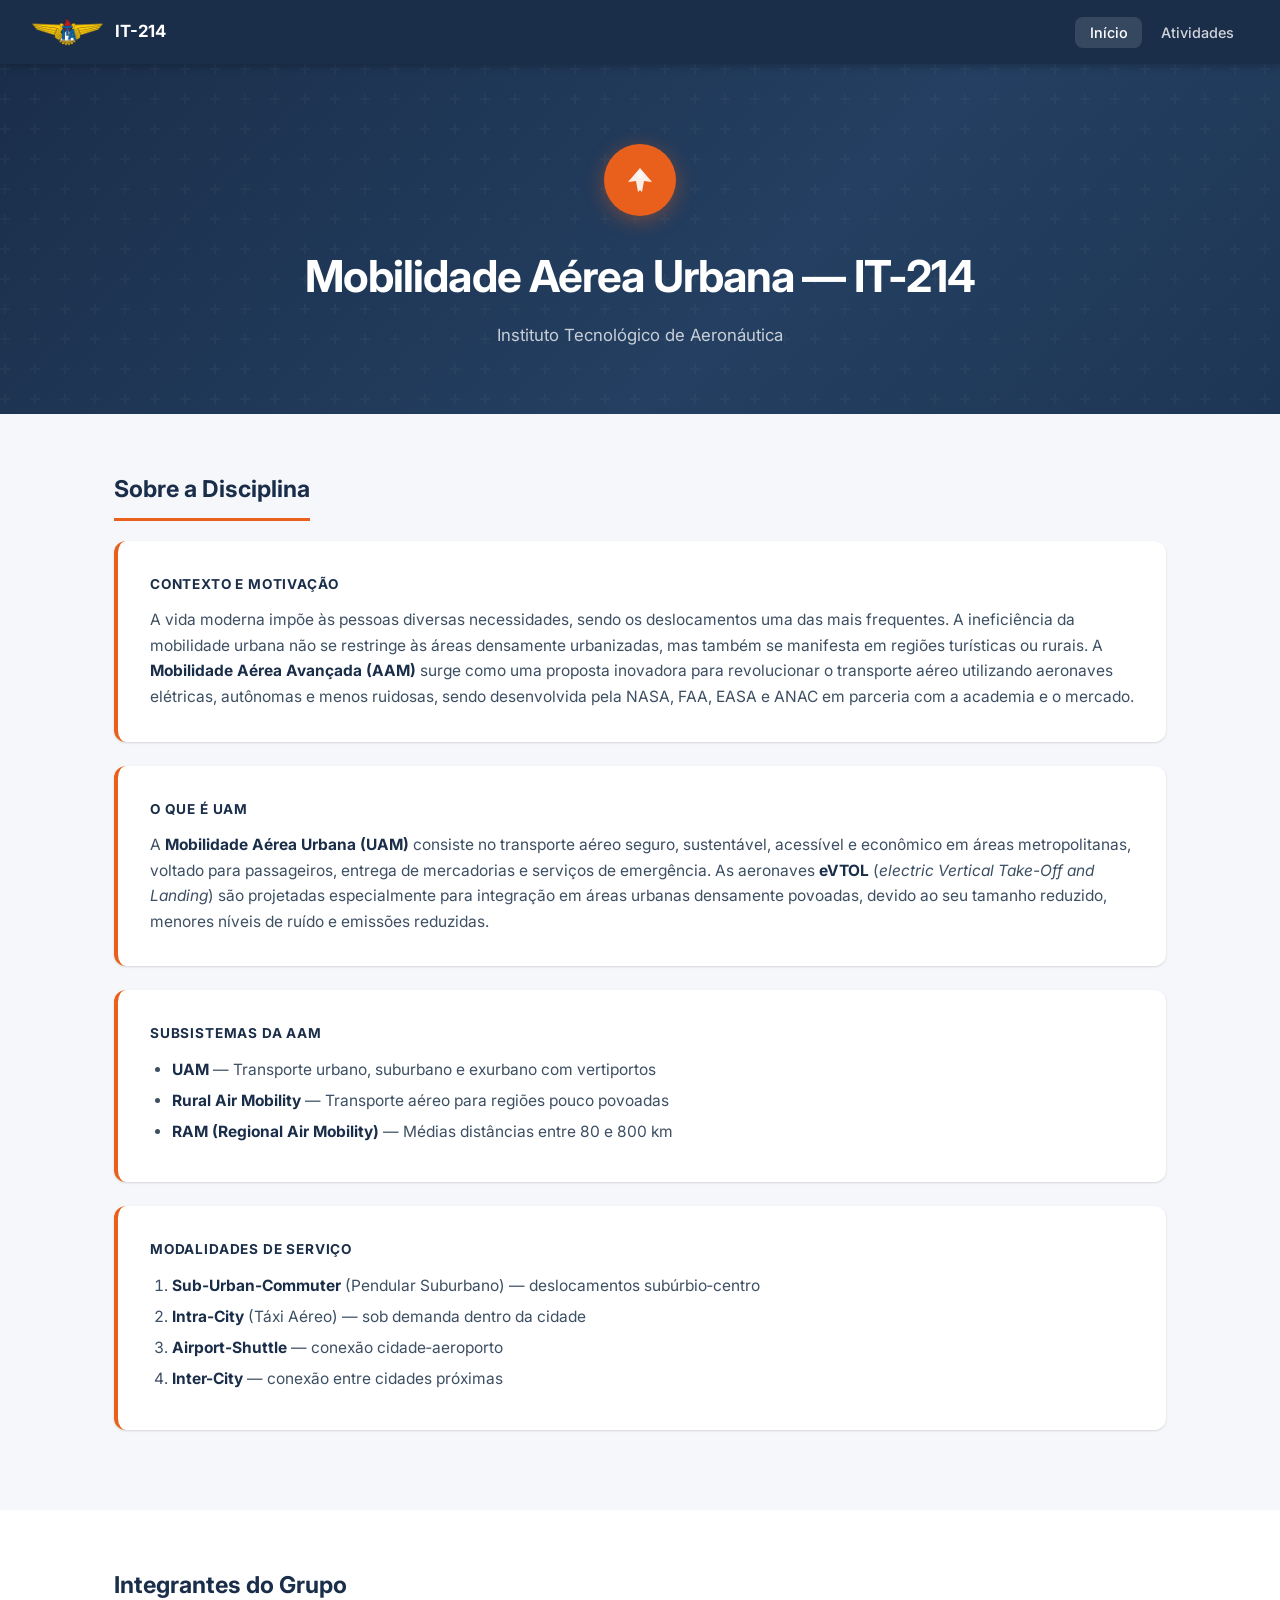
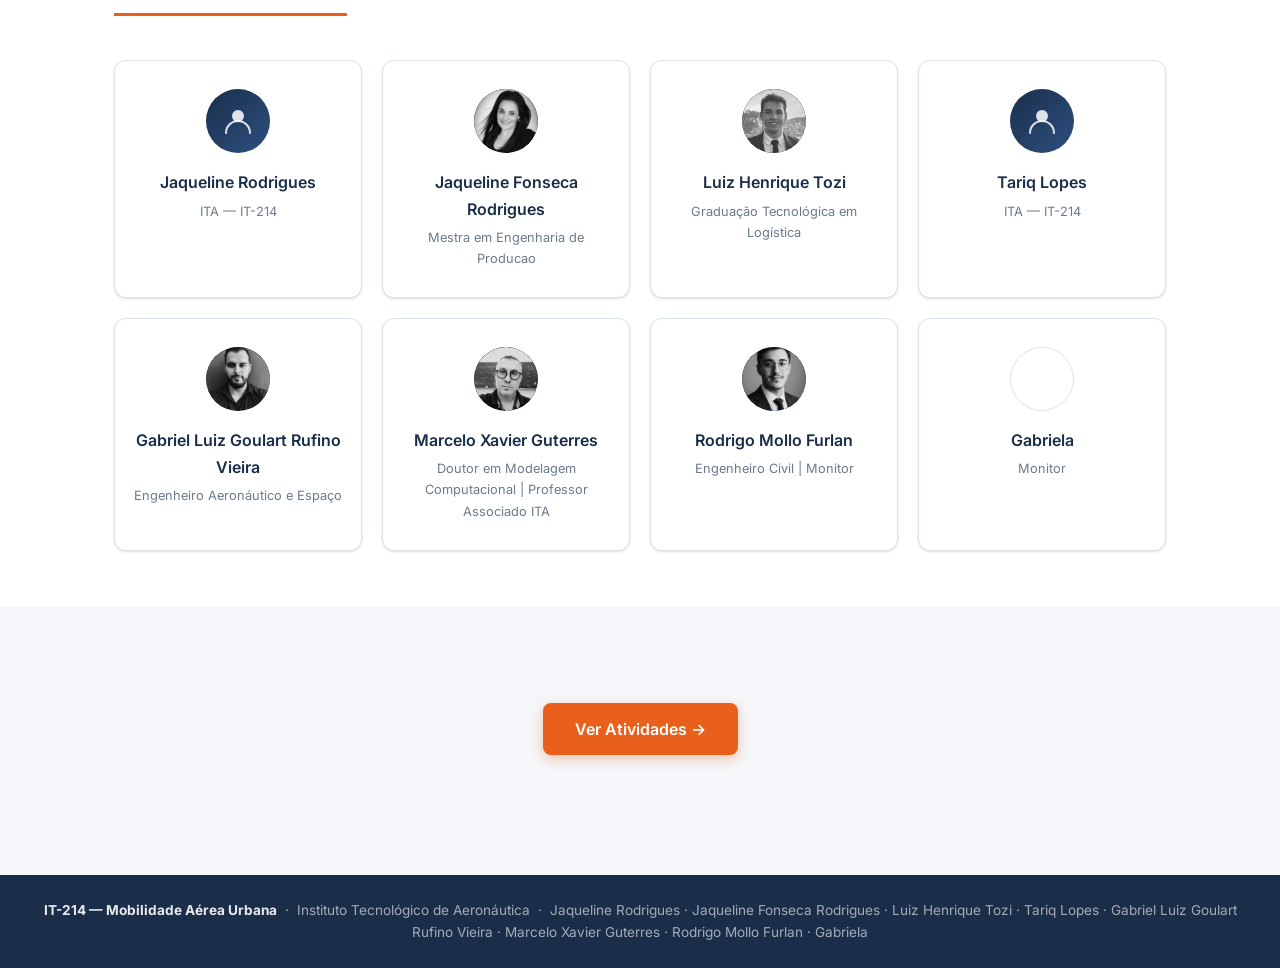
==== pages/index.html @ 357264ef "feat: add professor and monitor profiles with photos and linkedin links" ====
<!DOCTYPE html>
<html lang="pt-BR">
<head>
  <meta charset="UTF-8" />
  <meta name="viewport" content="width=device-width, initial-scale=1.0" />
  <title>Mobilidade Aérea Urbana — IT-214 | ITA</title>
  <meta name="description" content="Disciplina IT-214 — Mobilidade Aérea Urbana do Instituto Tecnológico de Aeronáutica (ITA). Grupo: Jaqueline Rodrigues, Luiz Tozi, Tariq Lopes, Gabriel Rufino." />
  <link rel="stylesheet" href="css/style.css" />
</head>
<body>

  <!-- ── Navbar ──────────────────────────────────────────────── -->
  <nav class="navbar">
    <a href="index.html" class="navbar__brand">
      <img src="img/ita.png" alt="ITA" class="navbar__logo" />
      IT-214
    </a>
    <ul class="navbar__nav">
      <li><a href="index.html">Início</a></li>
      <li><a href="atividades.html">Atividades</a></li>
    </ul>
  </nav>

  <div class="page-wrapper">

    <!-- ── Hero ──────────────────────────────────────────────── -->
    <header class="hero">
      <div class="hero__logo" aria-hidden="true">
        <svg width="36" height="36" viewBox="0 0 36 36" fill="none" xmlns="http://www.w3.org/2000/svg" aria-hidden="true">
          <!-- Stylised aircraft silhouette -->
          <path d="M18 6 L30 20 L22 19 L20 30 L18 28 L16 30 L14 19 L6 20 Z" fill="white" opacity="0.9"/>
          <circle cx="18" cy="13" r="3" fill="white" opacity="0.6"/>
        </svg>
      </div>
      <h1 class="hero__title">Mobilidade Aérea Urbana — IT-214</h1>
      <p class="hero__subtitle">Instituto Tecnológico de Aeronáutica</p>
    </header>

    <!-- ── Intro ─────────────────────────────────────────────── -->
    <section class="section">
      <div class="container">
        <h2 class="section__title">Sobre a Disciplina</h2>

        <div class="intro-block">
          <h3>Contexto e Motivação</h3>
          <p>
            A vida moderna impõe às pessoas diversas necessidades, sendo os deslocamentos uma das mais frequentes.
            A ineficiência da mobilidade urbana não se restringe às áreas densamente urbanizadas, mas também se
            manifesta em regiões turísticas ou rurais. A <strong>Mobilidade Aérea Avançada (AAM)</strong> surge
            como uma proposta inovadora para revolucionar o transporte aéreo utilizando aeronaves elétricas,
            autônomas e menos ruidosas, sendo desenvolvida pela NASA, FAA, EASA e ANAC em parceria com a academia
            e o mercado.
          </p>
        </div>

        <div class="intro-block">
          <h3>O que é UAM</h3>
          <p>
            A <strong>Mobilidade Aérea Urbana (UAM)</strong> consiste no transporte aéreo seguro, sustentável,
            acessível e econômico em áreas metropolitanas, voltado para passageiros, entrega de mercadorias e
            serviços de emergência. As aeronaves <strong>eVTOL</strong> (<em>electric Vertical Take-Off and
            Landing</em>) são projetadas especialmente para integração em áreas urbanas densamente povoadas,
            devido ao seu tamanho reduzido, menores níveis de ruído e emissões reduzidas.
          </p>
        </div>

        <div class="intro-block">
          <h3>Subsistemas da AAM</h3>
          <ul>
            <li><strong>UAM</strong> — Transporte urbano, suburbano e exurbano com vertiportos</li>
            <li><strong>Rural Air Mobility</strong> — Transporte aéreo para regiões pouco povoadas</li>
            <li><strong>RAM (Regional Air Mobility)</strong> — Médias distâncias entre 80 e 800 km</li>
          </ul>
        </div>

        <div class="intro-block">
          <h3>Modalidades de Serviço</h3>
          <ol>
            <li><strong>Sub-Urban-Commuter</strong> (Pendular Suburbano) — deslocamentos subúrbio‑centro</li>
            <li><strong>Intra-City</strong> (Táxi Aéreo) — sob demanda dentro da cidade</li>
            <li><strong>Airport-Shuttle</strong> — conexão cidade‑aeroporto</li>
            <li><strong>Inter-City</strong> — conexão entre cidades próximas</li>
          </ol>
        </div>
      </div>
    </section>

    <!-- ── Team ───────────────────────────────────────────────── -->
    <section class="section section--alt">
      <div class="container">
        <h2 class="section__title">Integrantes do Grupo</h2>
        <div class="team-grid">

          <div class="team-card">
            <div class="team-card__avatar" aria-hidden="true">
              <svg width="32" height="32" viewBox="0 0 32 32" fill="none" xmlns="http://www.w3.org/2000/svg">
                <circle cx="16" cy="11" r="6" fill="rgba(255,255,255,0.85)"/>
                <path d="M4 28c0-6.627 5.373-12 12-12s12 5.373 12 12" stroke="rgba(255,255,255,0.85)" stroke-width="2" fill="none" stroke-linecap="round"/>
              </svg>
            </div>
            <div class="team-card__name">Jaqueline Rodrigues</div>
            <div class="team-card__info">ITA — IT-214</div>
          </div>

          <div class="team-card">
            <div class="team-card__avatar">
              <img src="img/jaqueline.jpeg" alt="Jaqueline Fonseca Rodrigues" class="team-card__avatar-img" />
            </div>
            <a href="https://www.linkedin.com/in/jaqueline-fonseca-rodrigues-86977033/" target="_blank" class="team-card__name">Jaqueline Fonseca Rodrigues</a>
            <div class="team-card__info">Mestra em Engenharia de Producao</div>
          </div>

          <div class="team-card">
            <div class="team-card__avatar">
              <img src="img/luiz.jpeg" alt="Luiz Henrique Tozi" class="team-card__avatar-img" />
            </div>
            <a href="https://linkedin.com/in/luizhenriquetozi" target="_blank" class="team-card__name">Luiz Henrique Tozi</a>
            <div class="team-card__info">Graduação Tecnológica em Logística</div>
          </div>

          <div class="team-card">
            <div class="team-card__avatar" aria-hidden="true">
              <svg width="32" height="32" viewBox="0 0 32 32" fill="none" xmlns="http://www.w3.org/2000/svg">
                <circle cx="16" cy="11" r="6" fill="rgba(255,255,255,0.85)"/>
                <path d="M4 28c0-6.627 5.373-12 12-12s12 5.373 12 12" stroke="rgba(255,255,255,0.85)" stroke-width="2" fill="none" stroke-linecap="round"/>
              </svg>
            </div>
            <div class="team-card__name">Tariq Lopes</div>
            <div class="team-card__info">ITA — IT-214</div>
          </div>

          <div class="team-card">
            <div class="team-card__avatar">
              <img src="img/gabriel_goulart.png" alt="Gabriel Luiz Goulart Rufino Vieira" class="team-card__avatar-img" />
            </div>
            <a href="https://www.linkedin.com/in/gabriel-luiz-11294919b" target="_blank" class="team-card__name">Gabriel Luiz Goulart Rufino Vieira</a>
            <div class="team-card__info">Engenheiro Aeronáutico e Espaço</div>
          </div>

          <div class="team-card">
            <div class="team-card__avatar">
              <img src="img/marcelo_guterres.png" alt="Marcelo Xavier Guterres" class="team-card__avatar-img" />
            </div>
            <a href="https://www.linkedin.com/in/profguterres/" target="_blank" class="team-card__name">Marcelo Xavier Guterres</a>
            <div class="team-card__info">Doutor em Modelagem Computacional | Professor Associado ITA</div>
          </div>

          <div class="team-card">
            <div class="team-card__avatar">
              <img src="img/rodrigo_mollo.png" alt="Rodrigo Mollo Furlan" class="team-card__avatar-img" />
            </div>
            <a href="https://www.linkedin.com/in/rodrigo-furlan-67b264209/" target="_blank" class="team-card__name">Rodrigo Mollo Furlan</a>
            <div class="team-card__info">Engenheiro Civil | Monitor</div>
          </div>

          <div class="team-card">
            <div class="team-card__avatar team-card__avatar--blank"></div>
            <div class="team-card__name">Gabriela</div>
            <div class="team-card__info">Monitor</div>
          </div>

        </div>
      </div>
    </section>

    <!-- ── CTA ───────────────────────────────────────────────── -->
    <section class="section">
      <div class="container">
        <div class="cta-wrapper">
          <a href="atividades.html" class="btn btn--primary">Ver Atividades →</a>
        </div>
      </div>
    </section>

    <footer>
      <strong>IT-214 — Mobilidade Aérea Urbana</strong> &nbsp;·&nbsp;
      Instituto Tecnológico de Aeronáutica &nbsp;·&nbsp;
      Jaqueline Rodrigues · Jaqueline Fonseca Rodrigues · Luiz Henrique Tozi · Tariq Lopes · Gabriel Luiz Goulart Rufino Vieira · Marcelo Xavier Guterres · Rodrigo Mollo Furlan · Gabriela
    </footer>

  </div><!-- /.page-wrapper -->

  <script src="js/main.js"></script>
</body>
</html>
---- pages/css/style.css ----
/* ============================================================
   IT-214 — Mobilidade Aérea Urbana
   Instituto Tecnológico de Aeronáutica
   ============================================================ */

@import url('https://fonts.googleapis.com/css2?family=Inter:wght@300;400;500;600;700&family=Roboto+Mono:wght@400;500&display=swap');

/* ── Variables ─────────────────────────────────────────────── */
:root {
  --color-primary:   #1a2e4a;
  --color-accent:    #e8601c;
  --color-bg:        #f5f7fa;
  --color-surface:   #ffffff;
  --color-text:      #1f2d3d;
  --color-muted:     #6b7a8d;
  --color-border:    #dde3ec;
  --color-success:   #28a745;
  --color-soon:      #8a9bb0;
  --shadow-sm:       0 1px 3px rgba(0,0,0,.08), 0 1px 2px rgba(0,0,0,.06);
  --shadow-md:       0 4px 12px rgba(0,0,0,.10), 0 2px 4px rgba(0,0,0,.06);
  --shadow-lg:       0 10px 30px rgba(0,0,0,.12), 0 4px 8px rgba(0,0,0,.06);
  --radius:          8px;
  --radius-lg:       12px;
  --navbar-h:        64px;
  --font-body:       'Inter', sans-serif;
  --font-mono:       'Roboto Mono', monospace;
  --transition:      .2s ease;
}

/* ── Reset ──────────────────────────────────────────────────── */
*, *::before, *::after { box-sizing: border-box; margin: 0; padding: 0; }
html { scroll-behavior: smooth; }
body {
  font-family: var(--font-body);
  background: var(--color-bg);
  color: var(--color-text);
  line-height: 1.65;
  font-size: 16px;
}
a { color: var(--color-accent); text-decoration: none; }
a:hover { text-decoration: underline; }
img { max-width: 100%; display: block; }

/* ── Navbar ─────────────────────────────────────────────────── */
.navbar {
  position: fixed;
  top: 0; left: 0; right: 0;
  height: var(--navbar-h);
  background: var(--color-primary);
  display: flex;
  align-items: center;
  padding: 0 2rem;
  z-index: 1000;
  box-shadow: 0 2px 8px rgba(0,0,0,.25);
}

.navbar__brand {
  display: flex;
  align-items: center;
  gap: .75rem;
  color: #fff;
  font-weight: 700;
  font-size: 1.05rem;
  text-decoration: none;
  flex: 1;
}
.navbar__brand:hover { text-decoration: none; }

.navbar__logo {
  height: 40px;
  flex-shrink: 0;
  object-fit: contain;
}

.navbar__nav {
  display: flex;
  gap: .25rem;
  list-style: none;
}

.navbar__nav a {
  color: rgba(255,255,255,.8);
  padding: .45rem .9rem;
  border-radius: var(--radius);
  font-size: .9rem;
  font-weight: 500;
  transition: background var(--transition), color var(--transition);
}
.navbar__nav a:hover,
.navbar__nav a.active {
  background: rgba(255,255,255,.12);
  color: #fff;
  text-decoration: none;
}

/* ── Page wrapper ───────────────────────────────────────────── */
.page-wrapper {
  padding-top: var(--navbar-h);
  min-height: 100vh;
}

/* ── Hero ───────────────────────────────────────────────────── */
.hero {
  background: linear-gradient(135deg, var(--color-primary) 0%, #243f61 60%, #1e3655 100%);
  color: #fff;
  padding: 5rem 2rem 4rem;
  text-align: center;
  position: relative;
  overflow: hidden;
}
.hero::before {
  content: '';
  position: absolute;
  inset: 0;
  background: url("data:image/svg+xml,%3Csvg width='60' height='60' viewBox='0 0 60 60' xmlns='http://www.w3.org/2000/svg'%3E%3Cg fill='none' fill-rule='evenodd'%3E%3Cg fill='%23ffffff' fill-opacity='0.03'%3E%3Cpath d='M36 34v-4h-2v4h-4v2h4v4h2v-4h4v-2h-4zm0-30V0h-2v4h-4v2h4v4h2V6h4V4h-4zM6 34v-4H4v4H0v2h4v4h2v-4h4v-2H6zM6 4V0H4v4H0v2h4v4h2V6h4V4H6z'/%3E%3C/g%3E%3C/g%3E%3C/svg%3E");
}

.hero__logo {
  width: 72px; height: 72px;
  border-radius: 50%;
  background: var(--color-accent);
  display: flex; align-items: center; justify-content: center;
  font-weight: 700; font-size: 1.15rem;
  color: #fff;
  margin: 0 auto 1.5rem;
  box-shadow: 0 4px 20px rgba(232,96,28,.4);
  position: relative;
}

.hero__title {
  font-size: clamp(1.75rem, 4vw, 2.75rem);
  font-weight: 700;
  margin-bottom: .6rem;
  letter-spacing: -.02em;
  position: relative;
}

.hero__subtitle {
  font-size: 1.05rem;
  opacity: .75;
  font-weight: 400;
  position: relative;
}

/* ── Container ──────────────────────────────────────────────── */
.container {
  max-width: 1100px;
  margin: 0 auto;
  padding: 0 1.5rem;
}

/* ── Section ────────────────────────────────────────────────── */
.section {
  padding: 3.5rem 0;
}
.section--alt {
  background: var(--color-surface);
}

.section__title {
  font-size: 1.45rem;
  font-weight: 700;
  color: var(--color-primary);
  margin-bottom: 1.25rem;
  padding-bottom: .6rem;
  border-bottom: 3px solid var(--color-accent);
  display: inline-block;
}

/* ── Intro text ─────────────────────────────────────────────── */
.intro-block {
  background: var(--color-surface);
  border-radius: var(--radius-lg);
  padding: 2rem;
  margin-bottom: 1.5rem;
  box-shadow: var(--shadow-sm);
  border-left: 4px solid var(--color-accent);
}
.intro-block h3 {
  font-size: .85rem;
  font-weight: 700;
  color: var(--color-primary);
  margin-bottom: .75rem;
  text-transform: uppercase;
  letter-spacing: .06em;
}
.intro-block p,
.intro-block ul,
.intro-block ol {
  color: #3d4f63;
  font-size: .97rem;
}
.intro-block ul, .intro-block ol {
  padding-left: 1.4rem;
  margin-top: .5rem;
}
.intro-block li { margin-bottom: .35rem; }
.intro-block strong { color: var(--color-primary); }

/* ── Team cards ─────────────────────────────────────────────── */
.team-grid {
  display: grid;
  grid-template-columns: repeat(auto-fit, minmax(200px, 1fr));
  gap: 1.25rem;
  margin-top: 1.5rem;
}

.team-card {
  background: var(--color-surface);
  border-radius: var(--radius-lg);
  padding: 1.75rem 1rem;
  text-align: center;
  box-shadow: var(--shadow-sm);
  border: 1px solid var(--color-border);
  transition: transform var(--transition), box-shadow var(--transition);
}
.team-card:hover {
  transform: translateY(-4px);
  box-shadow: var(--shadow-md);
}
.team-card__avatar {
  width: 64px; height: 64px;
  border-radius: 50%;
  background: linear-gradient(135deg, var(--color-primary), #2d5080);
  display: flex; align-items: center; justify-content: center;
  margin: 0 auto 1rem;
  color: #fff;
  overflow: hidden;
}
.team-card__avatar--blank {
  background: #fff;
  border: 1px solid var(--color-border);
}
.team-card__avatar img {
  width: 100%;
  height: 100%;
  object-fit: cover;
  border-radius: 50%;
}
.team-card__avatar-img {
  filter: grayscale(100%);
}
.team-card__name {
  font-weight: 600;
  font-size: 1rem;
  color: var(--color-primary);
  margin-bottom: .3rem;
  display: inline-block;
  transition: color var(--transition);
}
.team-card__name:hover {
  text-decoration: underline;
}
.team-card__name[href] {
  cursor: pointer;
}
.team-card__info {
  font-size: .8rem;
  color: var(--color-muted);
}

.team-card__logo-link {
  text-decoration: none;
  cursor: pointer;
  display: flex;
  flex-direction: column;
  align-items: center;
}
.team-card__logo-link:hover .team-card__name {
  text-decoration: underline;
}

/* ── CTA Button ─────────────────────────────────────────────── */
.cta-wrapper {
  text-align: center;
  padding: 2.5rem 0 1rem;
}
.btn {
  display: inline-flex;
  align-items: center;
  gap: .5rem;
  padding: .8rem 2rem;
  border-radius: var(--radius);
  font-family: var(--font-body);
  font-size: 1rem;
  font-weight: 600;
  cursor: pointer;
  border: none;
  transition: background var(--transition), transform var(--transition), box-shadow var(--transition);
  text-decoration: none;
}
.btn--primary {
  background: var(--color-accent);
  color: #fff;
  box-shadow: 0 4px 14px rgba(232,96,28,.35);
}
.btn--primary:hover {
  background: #cf5418;
  transform: translateY(-2px);
  box-shadow: 0 6px 18px rgba(232,96,28,.45);
  text-decoration: none;
  color: #fff;
}
.btn--outline {
  background: transparent;
  color: var(--color-primary);
  border: 2px solid var(--color-primary);
}
.btn--outline:hover {
  background: var(--color-primary);
  color: #fff;
  text-decoration: none;
}
.btn--sm {
  padding: .5rem 1.1rem;
  font-size: .88rem;
}

/* ── Breadcrumb ─────────────────────────────────────────────── */
.breadcrumb {
  display: flex;
  align-items: center;
  gap: .5rem;
  font-size: .88rem;
  color: var(--color-muted);
  padding: 1.25rem 0;
  flex-wrap: wrap;
}
.breadcrumb a { color: var(--color-accent); font-weight: 500; }
.breadcrumb a:hover { text-decoration: underline; }
.breadcrumb__sep { opacity: .5; }

/* ── Activities Grid ────────────────────────────────────────── */
.activities-header {
  background: var(--color-primary);
  color: #fff;
  padding: 2.5rem 2rem 2rem;
}
.activities-header__title {
  font-size: 1.85rem;
  font-weight: 700;
  margin-bottom: .4rem;
}
.activities-header__sub {
  opacity: .7;
  font-size: .95rem;
}

.activities-grid {
  display: grid;
  grid-template-columns: repeat(2, 1fr);
  gap: 1.25rem;
  padding: 2rem 0;
}

@media (max-width: 680px) {
  .activities-grid { grid-template-columns: 1fr; }
}

.activity-card {
  background: var(--color-surface);
  border-radius: var(--radius-lg);
  padding: 1.5rem;
  box-shadow: var(--shadow-sm);
  border: 1px solid var(--color-border);
  cursor: pointer;
  transition: transform var(--transition), box-shadow var(--transition), border-color var(--transition);
  text-decoration: none;
  color: inherit;
  display: flex;
  flex-direction: column;
  gap: .6rem;
}
.activity-card:hover {
  transform: translateY(-4px);
  box-shadow: var(--shadow-md);
  border-color: var(--color-accent);
  text-decoration: none;
  color: inherit;
}

.activity-card__number {
  font-size: 2.5rem;
  font-weight: 800;
  color: var(--color-accent);
  line-height: 1;
  font-variant-numeric: tabular-nums;
}
.activity-card__title {
  font-size: 1.05rem;
  font-weight: 700;
  color: var(--color-primary);
}
.activity-card__sub {
  font-size: .85rem;
  color: var(--color-muted);
}

.badge {
  display: inline-block;
  padding: .25rem .7rem;
  border-radius: 99px;
  font-size: .75rem;
  font-weight: 600;
  letter-spacing: .04em;
  align-self: flex-start;
  margin-top: auto;
}
.badge--available {
  background: #e6f9ec;
  color: var(--color-success);
}
.badge--soon {
  background: #eef0f3;
  color: var(--color-soon);
}

/* ── Activity page ──────────────────────────────────────────── */
.activity-page-header {
  background: linear-gradient(135deg, var(--color-primary) 0%, #243f61 100%);
  color: #fff;
  padding: 2.5rem 2rem 2rem;
}
.activity-page-header__label {
  font-size: .8rem;
  text-transform: uppercase;
  letter-spacing: .1em;
  opacity: .65;
  margin-bottom: .4rem;
}
.activity-page-header__title {
  font-size: 1.85rem;
  font-weight: 700;
}

.activity-nav {
  display: flex;
  justify-content: space-between;
  gap: 1rem;
  padding: 1.5rem 0 2.5rem;
  flex-wrap: wrap;
}

/* ── Markdown content ───────────────────────────────────────── */
.markdown-body {
  background: var(--color-surface);
  border-radius: var(--radius-lg);
  padding: 2.5rem;
  box-shadow: var(--shadow-sm);
  line-height: 1.8;
}

.markdown-body h1,
.markdown-body h2,
.markdown-body h3,
.markdown-body h4 {
  color: var(--color-primary);
  margin-top: 1.75rem;
  margin-bottom: .75rem;
  font-weight: 700;
  line-height: 1.3;
}
.markdown-body h1 { font-size: 1.75rem; border-bottom: 2px solid var(--color-border); padding-bottom: .5rem; }
.markdown-body h2 { font-size: 1.35rem; }
.markdown-body h3 { font-size: 1.1rem; }

.markdown-body p { margin-bottom: 1rem; }

.markdown-body a { color: var(--color-accent); }

.markdown-body blockquote {
  border-left: 4px solid var(--color-accent);
  background: #fdf5f0;
  margin: 1rem 0;
  padding: 1rem 1.25rem;
  border-radius: 0 var(--radius) var(--radius) 0;
  color: #4a3020;
  font-style: italic;
}
.markdown-body blockquote p { margin: 0; }

.markdown-body table {
  width: 100%;
  border-collapse: collapse;
  margin: 1.25rem 0;
  font-size: .93rem;
}
.markdown-body th,
.markdown-body td {
  border: 1px solid var(--color-border);
  padding: .6rem .9rem;
  text-align: left;
}
.markdown-body th {
  background: var(--color-primary);
  color: #fff;
  font-weight: 600;
}
.markdown-body tr:nth-child(even) td { background: #f8fafc; }

.markdown-body ul,
.markdown-body ol {
  padding-left: 1.75rem;
  margin-bottom: 1rem;
}
.markdown-body li { margin-bottom: .4rem; }

.markdown-body code {
  font-family: var(--font-mono);
  font-size: .88em;
  background: #eef1f5;
  padding: .15em .4em;
  border-radius: 4px;
  color: #c0392b;
}
.markdown-body pre {
  background: #1e2d40;
  color: #cdd9e5;
  padding: 1.25rem 1.5rem;
  border-radius: var(--radius);
  overflow-x: auto;
  margin-bottom: 1.25rem;
}
.markdown-body pre code {
  background: none;
  color: inherit;
  padding: 0;
  font-size: .9rem;
}

.markdown-body hr {
  border: none;
  border-top: 2px solid var(--color-border);
  margin: 2rem 0;
}

.markdown-body strong { color: var(--color-primary); }

/* ── Not published state ────────────────────────────────────── */
.not-published {
  text-align: center;
  padding: 4rem 2rem;
  color: var(--color-muted);
}
.not-published__icon {
  font-size: 3rem;
  margin-bottom: 1rem;
  opacity: .4;
}
.not-published__title {
  font-size: 1.25rem;
  font-weight: 600;
  margin-bottom: .5rem;
  color: var(--color-primary);
}

/* ── Loading ────────────────────────────────────────────────── */
.loading {
  display: flex;
  align-items: center;
  justify-content: center;
  gap: .75rem;
  padding: 3rem;
  color: var(--color-muted);
  font-size: .95rem;
}
.spinner {
  width: 22px; height: 22px;
  border: 3px solid var(--color-border);
  border-top-color: var(--color-accent);
  border-radius: 50%;
  animation: spin .7s linear infinite;
}
@keyframes spin { to { transform: rotate(360deg); } }

/* ── Footer ─────────────────────────────────────────────────── */
footer {
  background: var(--color-primary);
  color: rgba(255,255,255,.6);
  text-align: center;
  padding: 1.5rem;
  font-size: .85rem;
  margin-top: 3rem;
}
footer strong { color: rgba(255,255,255,.9); }

/* ── Responsive ─────────────────────────────────────────────── */
@media (max-width: 768px) {
  .navbar { padding: 0 1rem; }
  .hero { padding: 3.5rem 1rem 2.5rem; }
  .container { padding: 0 1rem; }
  .markdown-body { padding: 1.5rem; }
  .activity-nav { flex-direction: column; }
  .activity-nav .btn { width: 100%; justify-content: center; }
}
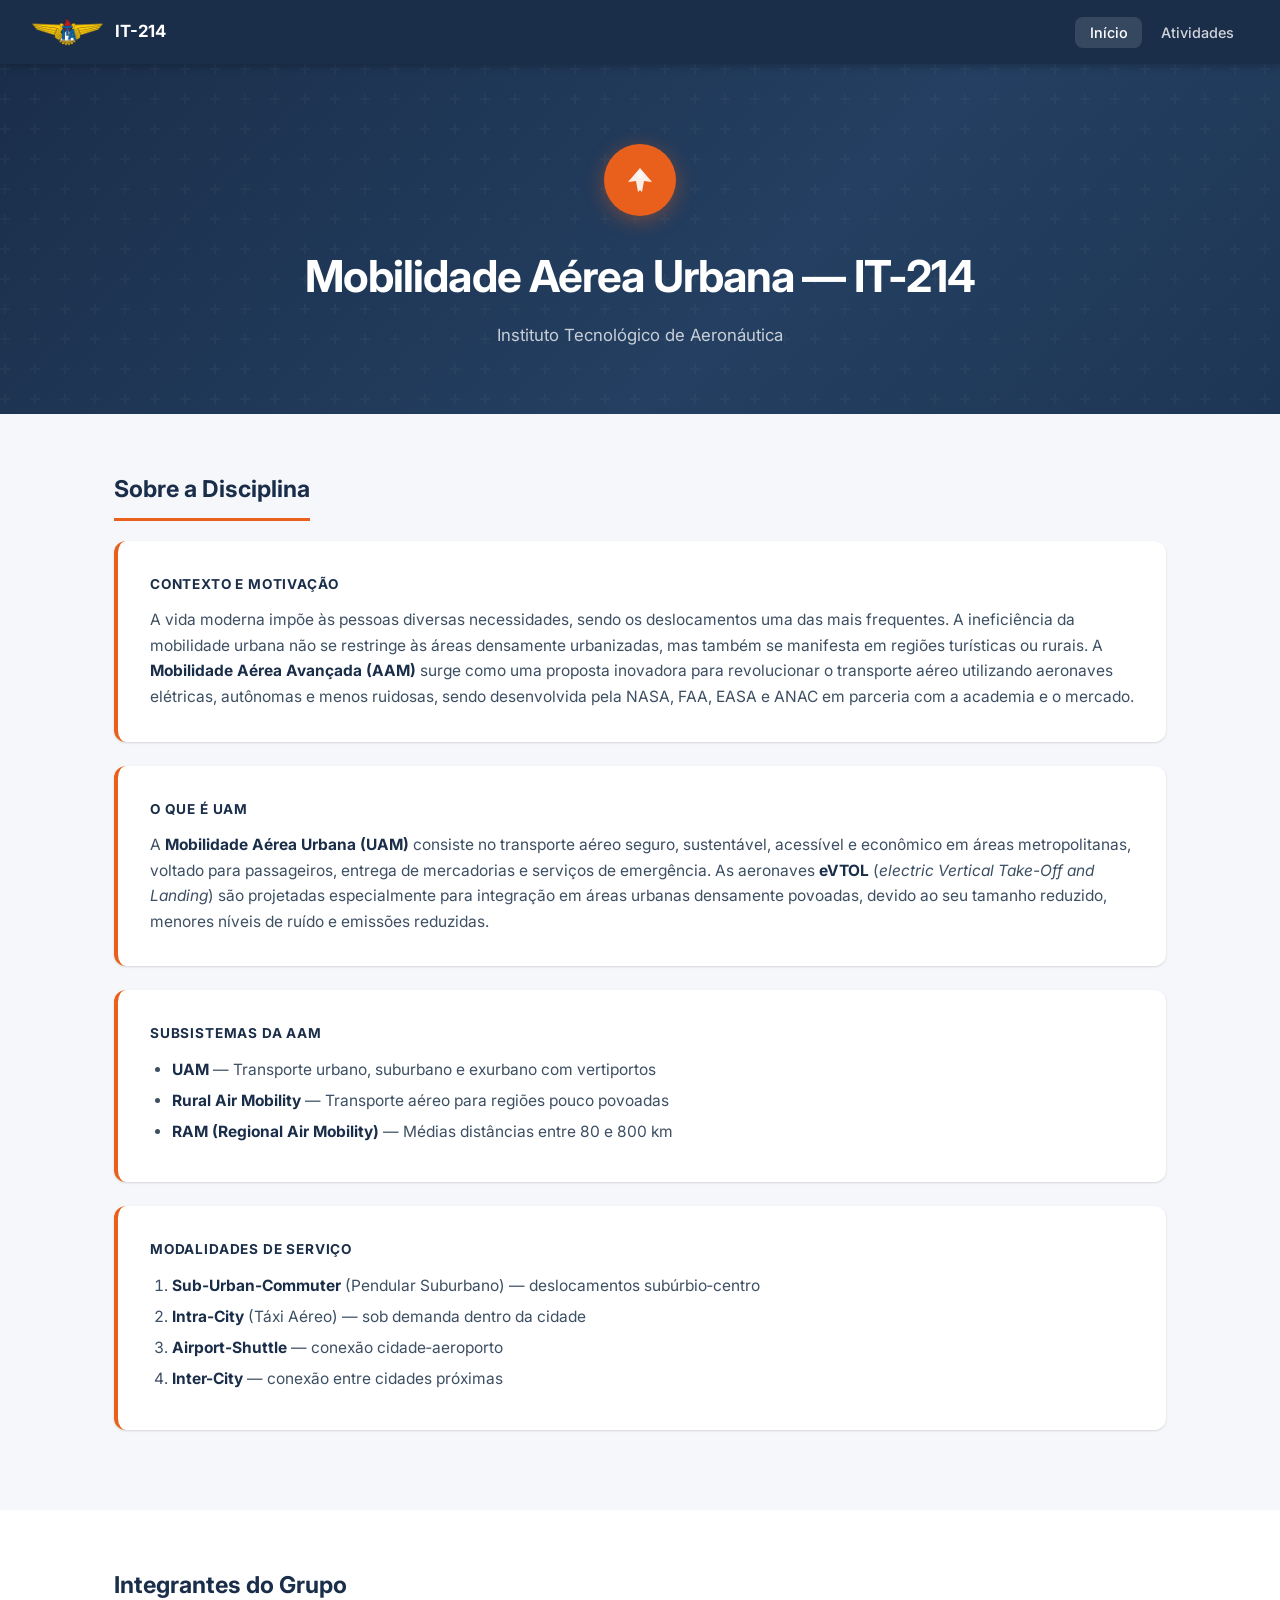
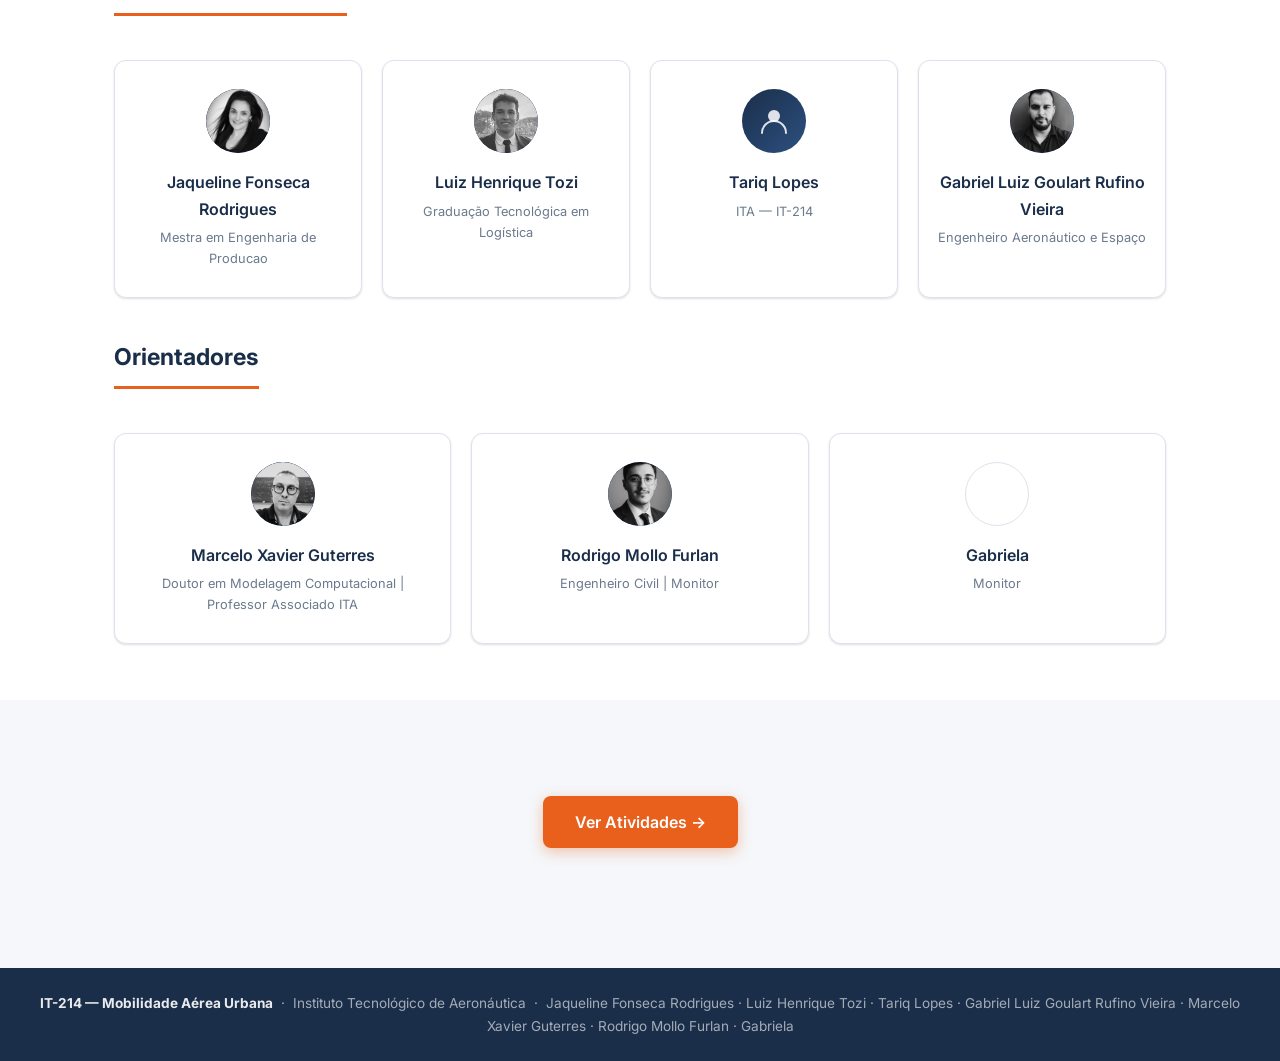
==== commit 812c43de: "refactor: split team into Integrantes and Orientadores sections" ====
--- a/pages/index.html
+++ b/pages/index.html
@@ -92,17 +92,6 @@
         <div class="team-grid">
 
           <div class="team-card">
-            <div class="team-card__avatar" aria-hidden="true">
-              <svg width="32" height="32" viewBox="0 0 32 32" fill="none" xmlns="http://www.w3.org/2000/svg">
-                <circle cx="16" cy="11" r="6" fill="rgba(255,255,255,0.85)"/>
-                <path d="M4 28c0-6.627 5.373-12 12-12s12 5.373 12 12" stroke="rgba(255,255,255,0.85)" stroke-width="2" fill="none" stroke-linecap="round"/>
-              </svg>
-            </div>
-            <div class="team-card__name">Jaqueline Rodrigues</div>
-            <div class="team-card__info">ITA — IT-214</div>
-          </div>
-
-          <div class="team-card">
             <div class="team-card__avatar">
               <img src="img/jaqueline.jpeg" alt="Jaqueline Fonseca Rodrigues" class="team-card__avatar-img" />
             </div>
@@ -136,6 +125,11 @@
             <a href="https://www.linkedin.com/in/gabriel-luiz-11294919b" target="_blank" class="team-card__name">Gabriel Luiz Goulart Rufino Vieira</a>
             <div class="team-card__info">Engenheiro Aeronáutico e Espaço</div>
           </div>
+
+        </div>
+
+        <h2 class="section__title section__title--spaced">Orientadores</h2>
+        <div class="team-grid">
 
           <div class="team-card">
             <div class="team-card__avatar">
@@ -175,7 +169,7 @@
     <footer>
       <strong>IT-214 — Mobilidade Aérea Urbana</strong> &nbsp;·&nbsp;
       Instituto Tecnológico de Aeronáutica &nbsp;·&nbsp;
-      Jaqueline Rodrigues · Jaqueline Fonseca Rodrigues · Luiz Henrique Tozi · Tariq Lopes · Gabriel Luiz Goulart Rufino Vieira · Marcelo Xavier Guterres · Rodrigo Mollo Furlan · Gabriela
+      Jaqueline Fonseca Rodrigues · Luiz Henrique Tozi · Tariq Lopes · Gabriel Luiz Goulart Rufino Vieira · Marcelo Xavier Guterres · Rodrigo Mollo Furlan · Gabriela
     </footer>
 
   </div><!-- /.page-wrapper -->
--- a/pages/css/style.css
+++ b/pages/css/style.css
@@ -205,6 +205,10 @@
   margin-top: 1.5rem;
 }
 
+.section__title--spaced {
+  margin-top: 2.5rem;
+}
+
 .team-card {
   background: var(--color-surface);
   border-radius: var(--radius-lg);
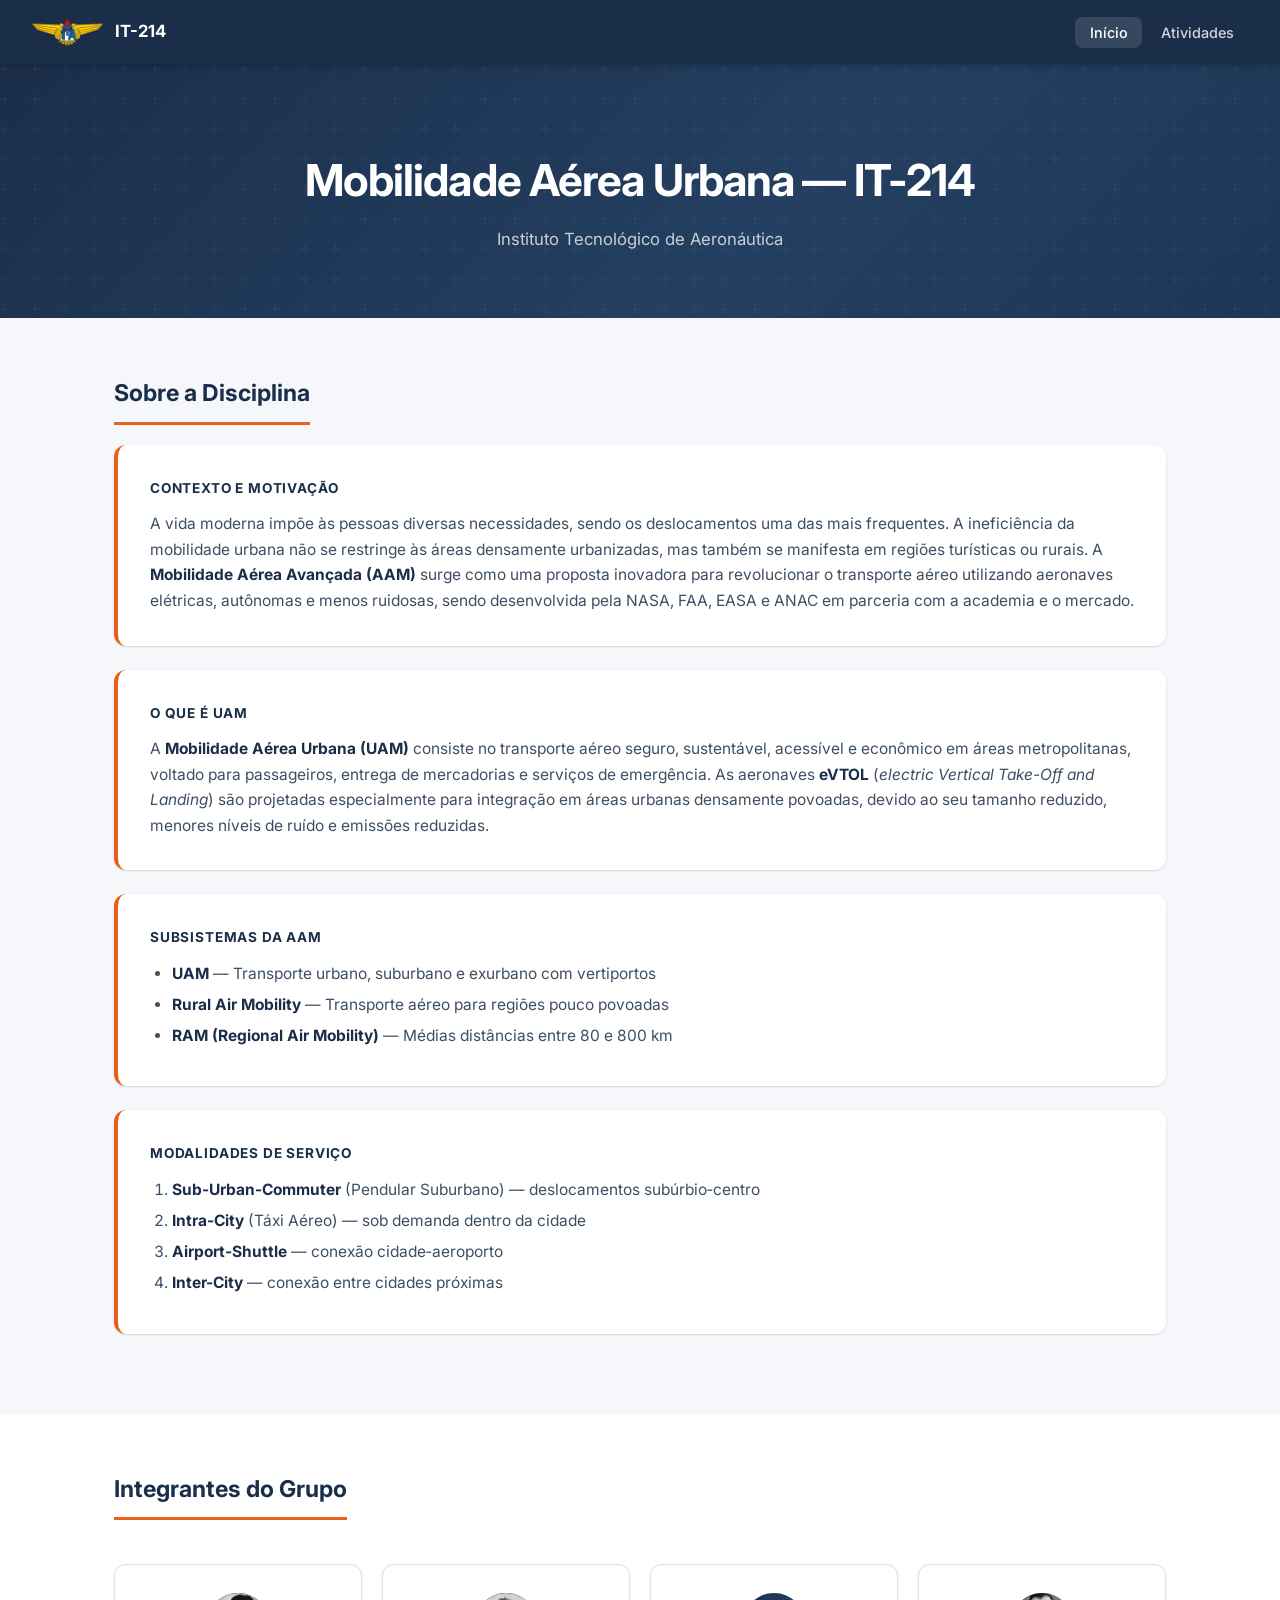
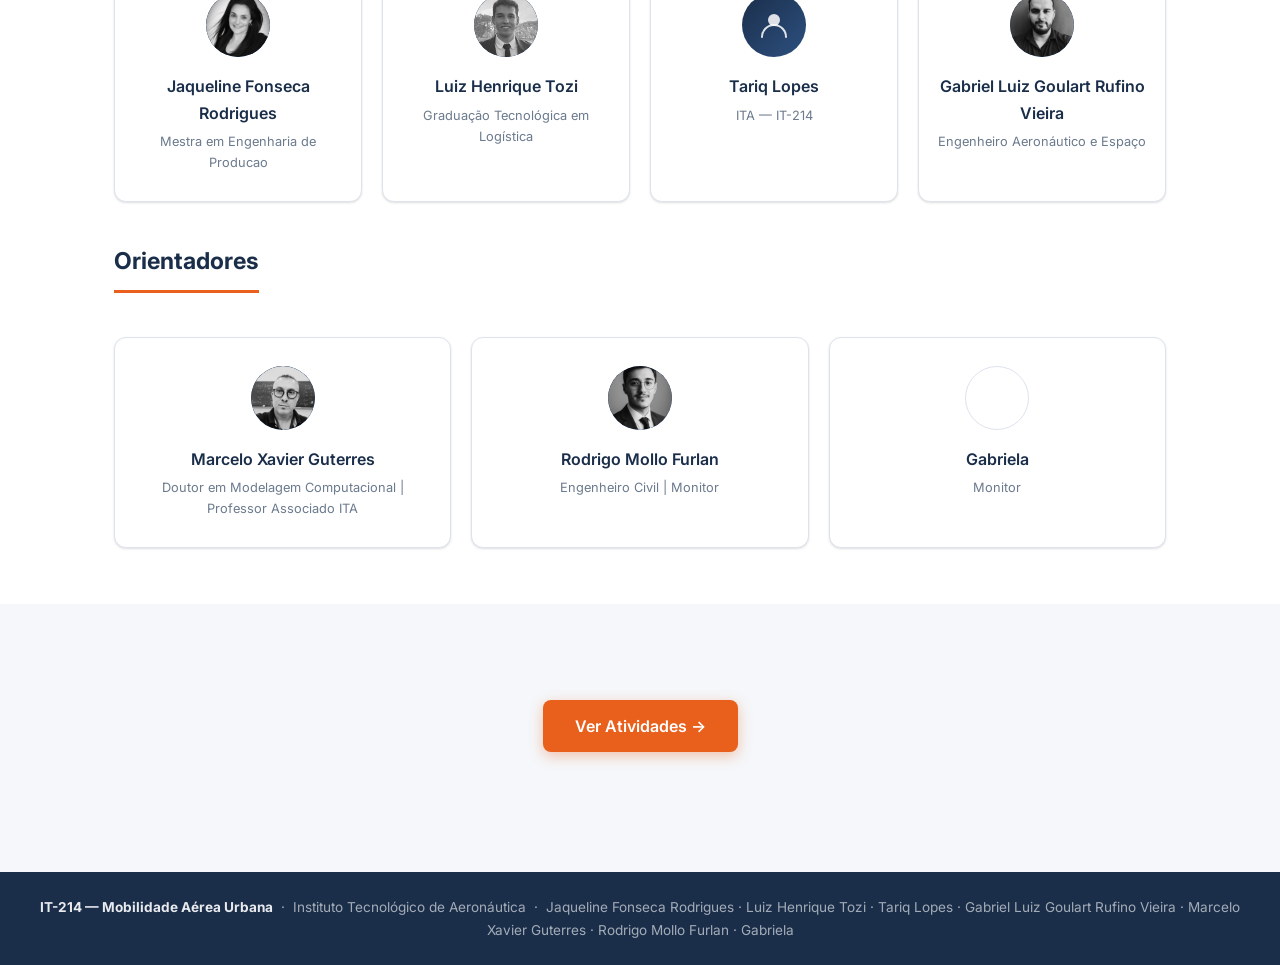
==== commit bf4c64e8: "chore: update site content and styling changes" ====
--- a/pages/index.html
+++ b/pages/index.html
@@ -25,13 +25,6 @@
 
     <!-- ── Hero ──────────────────────────────────────────────── -->
     <header class="hero">
-      <div class="hero__logo" aria-hidden="true">
-        <svg width="36" height="36" viewBox="0 0 36 36" fill="none" xmlns="http://www.w3.org/2000/svg" aria-hidden="true">
-          <!-- Stylised aircraft silhouette -->
-          <path d="M18 6 L30 20 L22 19 L20 30 L18 28 L16 30 L14 19 L6 20 Z" fill="white" opacity="0.9"/>
-          <circle cx="18" cy="13" r="3" fill="white" opacity="0.6"/>
-        </svg>
-      </div>
       <h1 class="hero__title">Mobilidade Aérea Urbana — IT-214</h1>
       <p class="hero__subtitle">Instituto Tecnológico de Aeronáutica</p>
     </header>
--- a/pages/css/style.css
+++ b/pages/css/style.css
@@ -115,18 +115,6 @@
   background: url("data:image/svg+xml,%3Csvg width='60' height='60' viewBox='0 0 60 60' xmlns='http://www.w3.org/2000/svg'%3E%3Cg fill='none' fill-rule='evenodd'%3E%3Cg fill='%23ffffff' fill-opacity='0.03'%3E%3Cpath d='M36 34v-4h-2v4h-4v2h4v4h2v-4h4v-2h-4zm0-30V0h-2v4h-4v2h4v4h2V6h4V4h-4zM6 34v-4H4v4H0v2h4v4h2v-4h4v-2H6zM6 4V0H4v4H0v2h4v4h2V6h4V4H6z'/%3E%3C/g%3E%3C/g%3E%3C/svg%3E");
 }
 
-.hero__logo {
-  width: 72px; height: 72px;
-  border-radius: 50%;
-  background: var(--color-accent);
-  display: flex; align-items: center; justify-content: center;
-  font-weight: 700; font-size: 1.15rem;
-  color: #fff;
-  margin: 0 auto 1.5rem;
-  box-shadow: 0 4px 20px rgba(232,96,28,.4);
-  position: relative;
-}
-
 .hero__title {
   font-size: clamp(1.75rem, 4vw, 2.75rem);
   font-weight: 700;
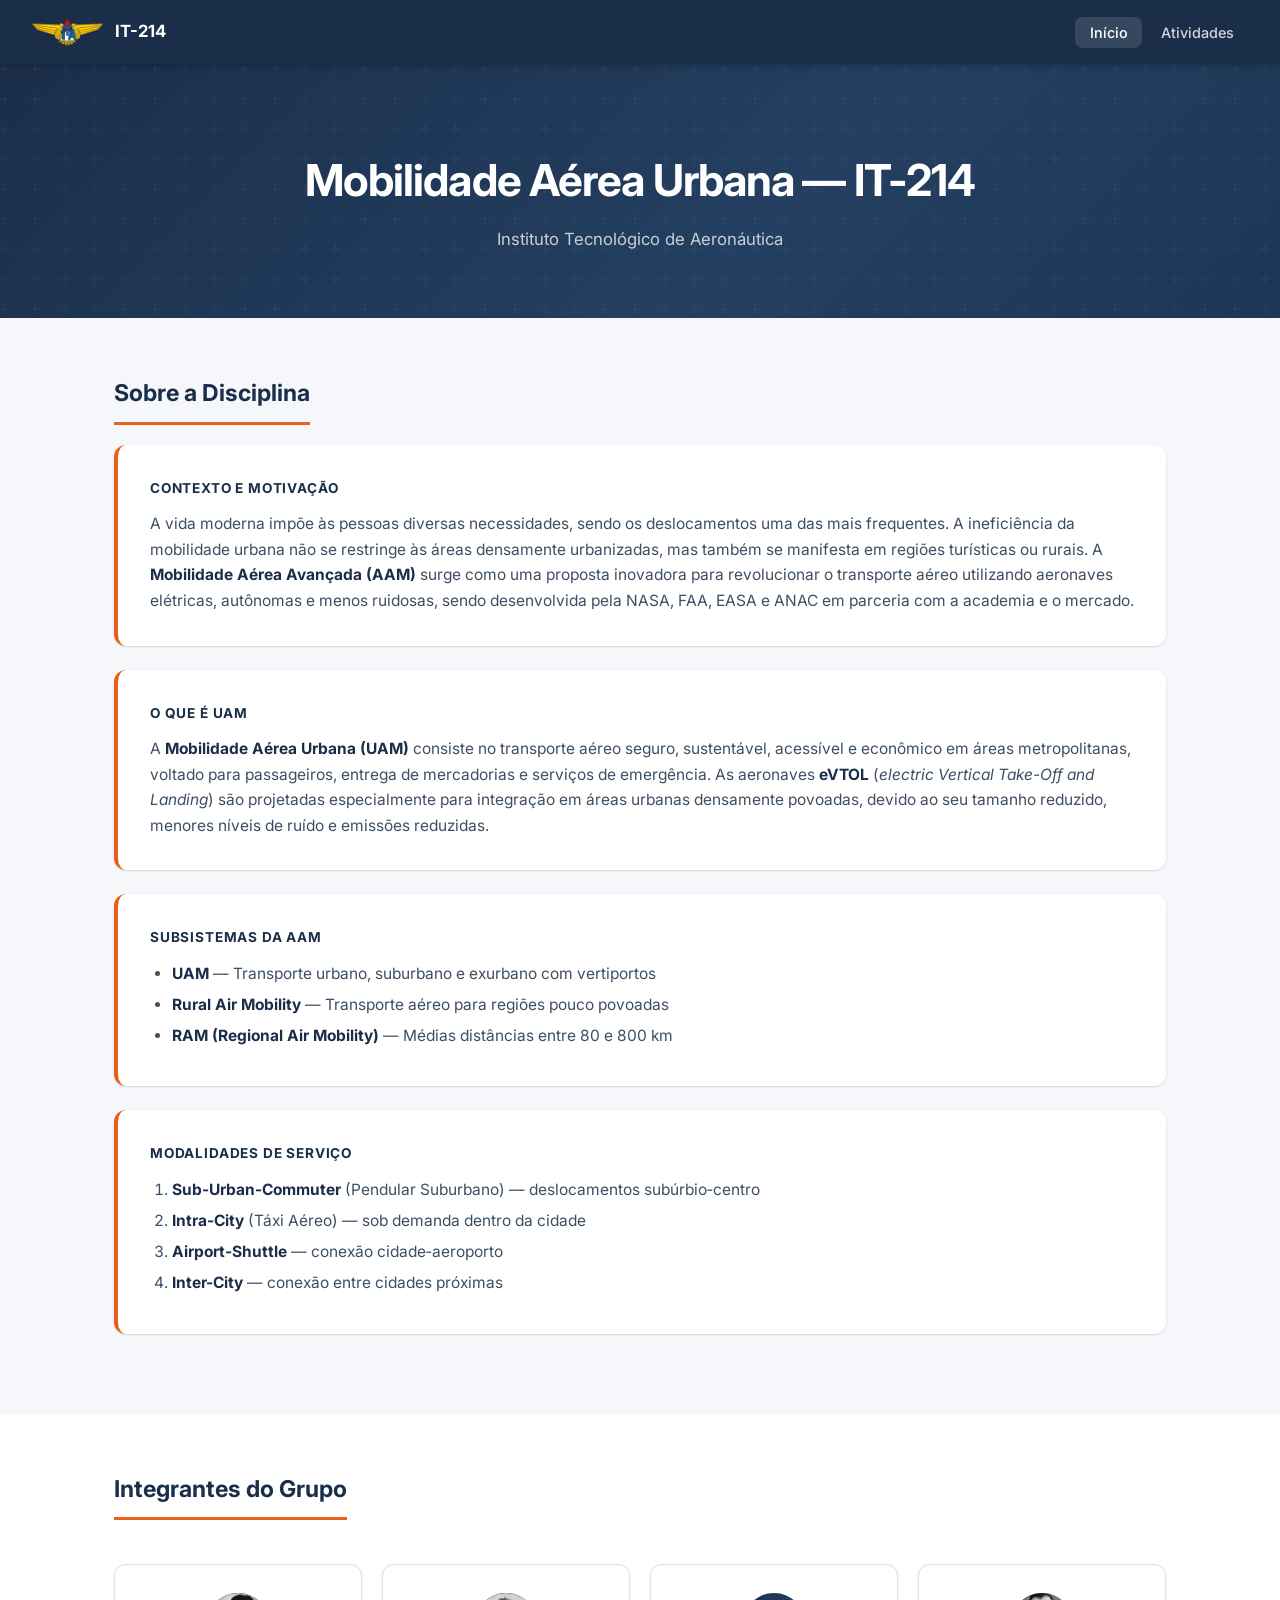
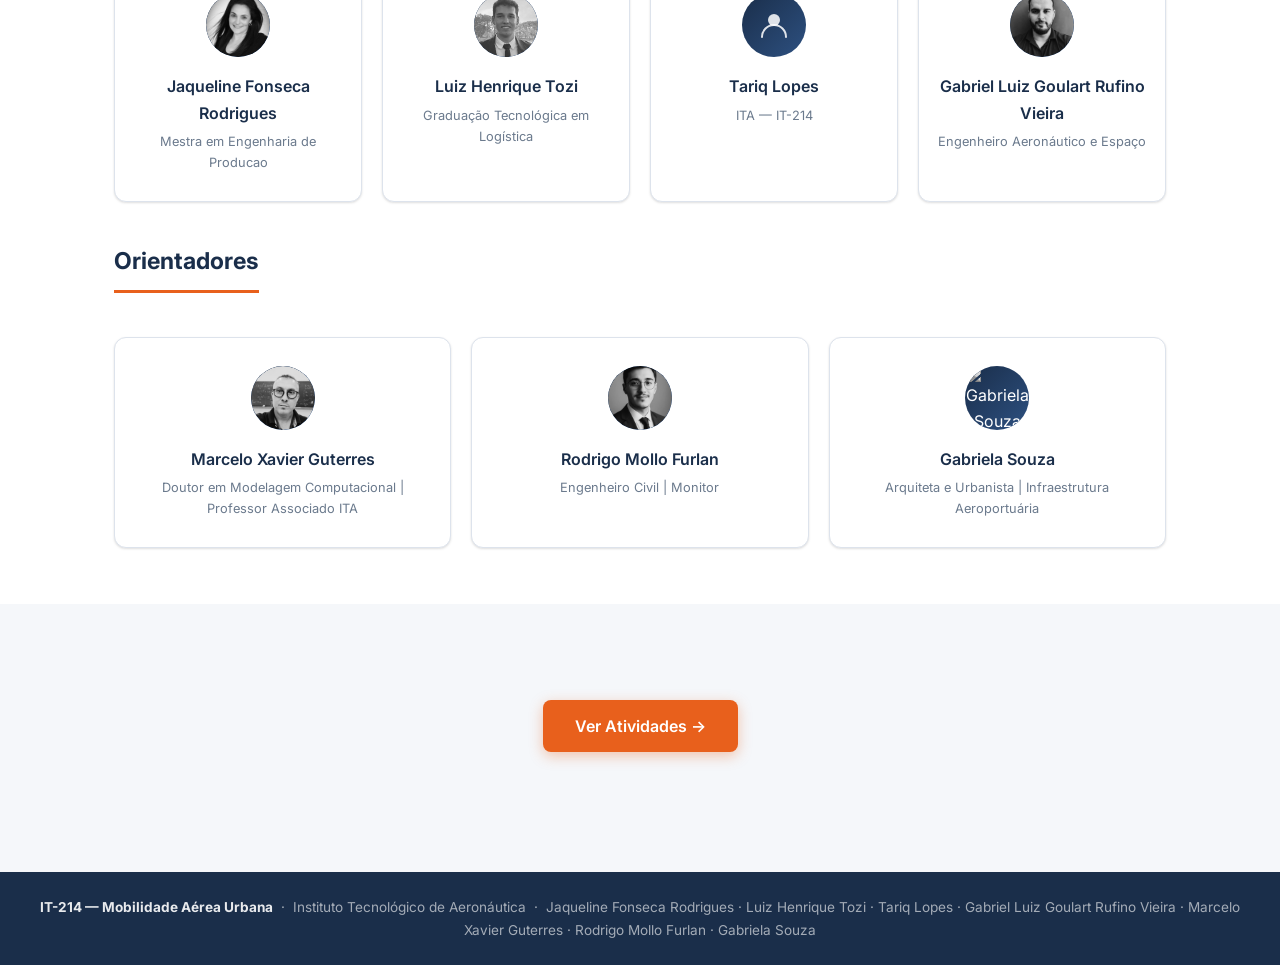
==== commit d5e43de7: "feat: update Gabriela profile with photo, linkedin and bio" ====
--- a/pages/index.html
+++ b/pages/index.html
@@ -141,9 +141,11 @@
           </div>
 
           <div class="team-card">
-            <div class="team-card__avatar team-card__avatar--blank"></div>
-            <div class="team-card__name">Gabriela</div>
-            <div class="team-card__info">Monitor</div>
+            <div class="team-card__avatar">
+              <img src="img/gabriela.png" alt="Gabriela Souza" class="team-card__avatar-img" />
+            </div>
+            <a href="https://www.linkedin.com/in/gabriela-souza-0510b0160/" target="_blank" class="team-card__name">Gabriela Souza</a>
+            <div class="team-card__info">Arquiteta e Urbanista | Infraestrutura Aeroportuária</div>
           </div>
 
         </div>
@@ -162,7 +164,7 @@
     <footer>
       <strong>IT-214 — Mobilidade Aérea Urbana</strong> &nbsp;·&nbsp;
       Instituto Tecnológico de Aeronáutica &nbsp;·&nbsp;
-      Jaqueline Fonseca Rodrigues · Luiz Henrique Tozi · Tariq Lopes · Gabriel Luiz Goulart Rufino Vieira · Marcelo Xavier Guterres · Rodrigo Mollo Furlan · Gabriela
+      Jaqueline Fonseca Rodrigues · Luiz Henrique Tozi · Tariq Lopes · Gabriel Luiz Goulart Rufino Vieira · Marcelo Xavier Guterres · Rodrigo Mollo Furlan · Gabriela Souza
     </footer>
 
   </div><!-- /.page-wrapper -->
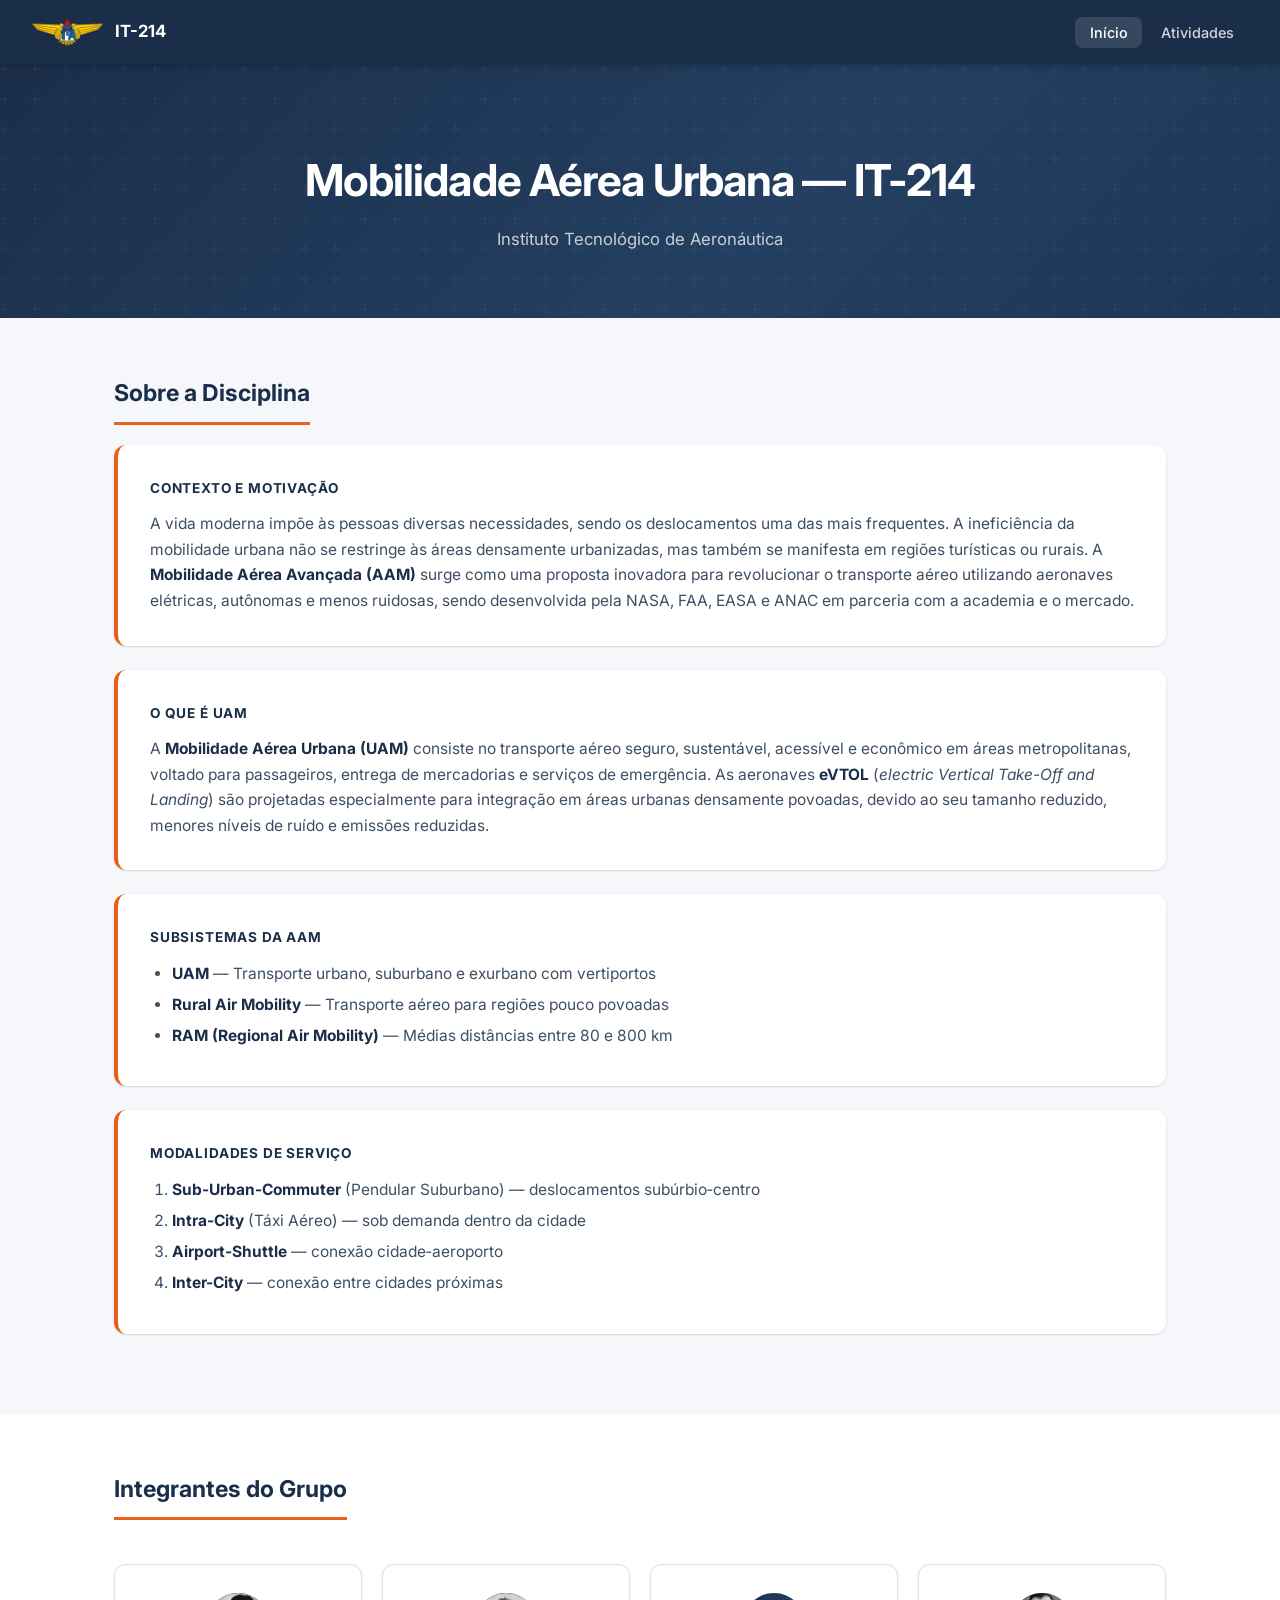
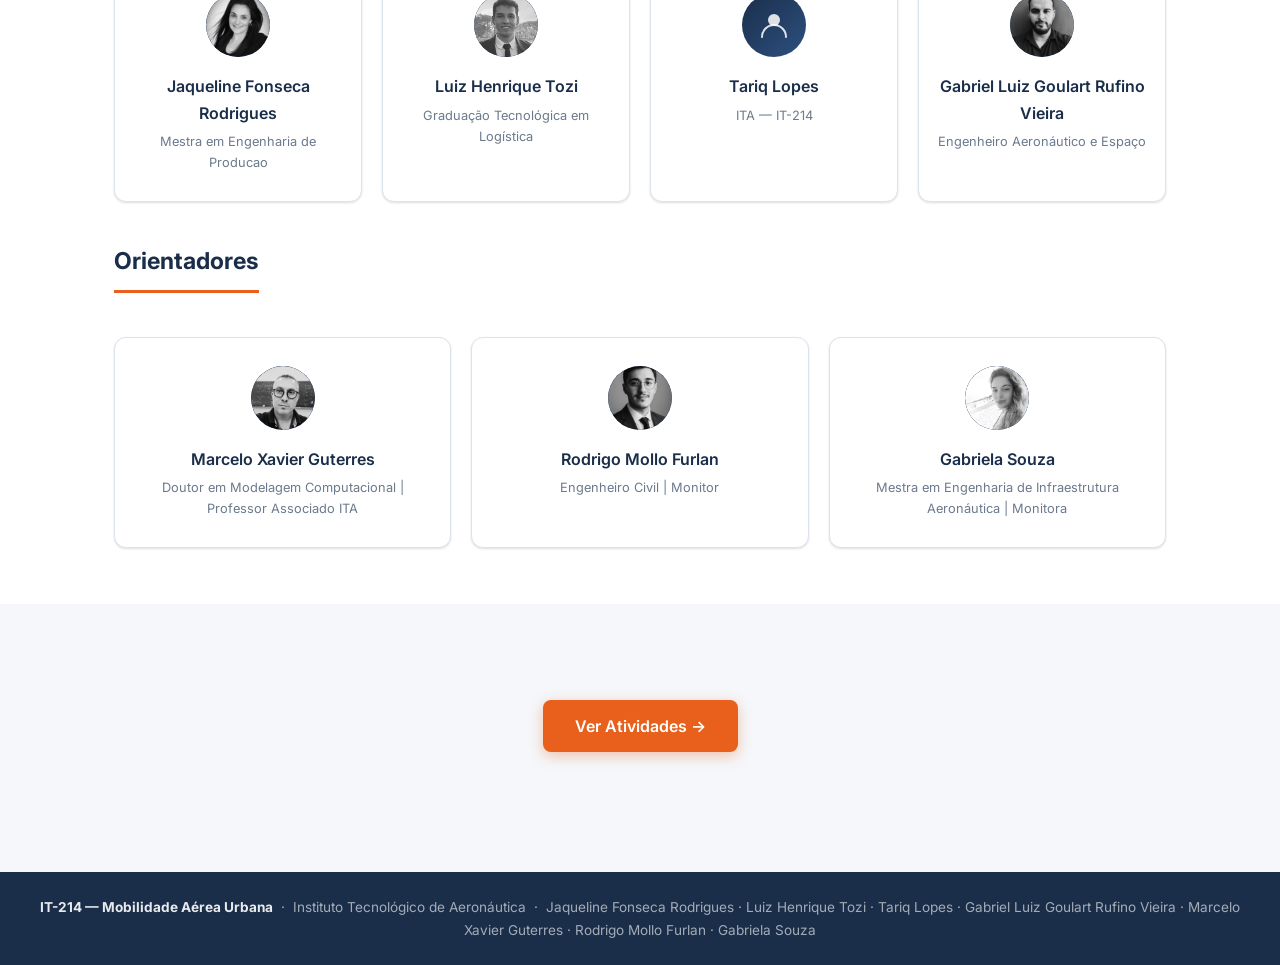
==== commit 0d887649: "update: index.html adjustments" ====
--- a/pages/index.html
+++ b/pages/index.html
@@ -145,7 +145,7 @@
               <img src="img/gabriela.png" alt="Gabriela Souza" class="team-card__avatar-img" />
             </div>
             <a href="https://www.linkedin.com/in/gabriela-souza-0510b0160/" target="_blank" class="team-card__name">Gabriela Souza</a>
-            <div class="team-card__info">Arquiteta e Urbanista | Infraestrutura Aeroportuária</div>
+            <div class="team-card__info">Mestra em Engenharia de Infraestrutura Aeronáutica | Monitora</div>
           </div>
 
         </div>
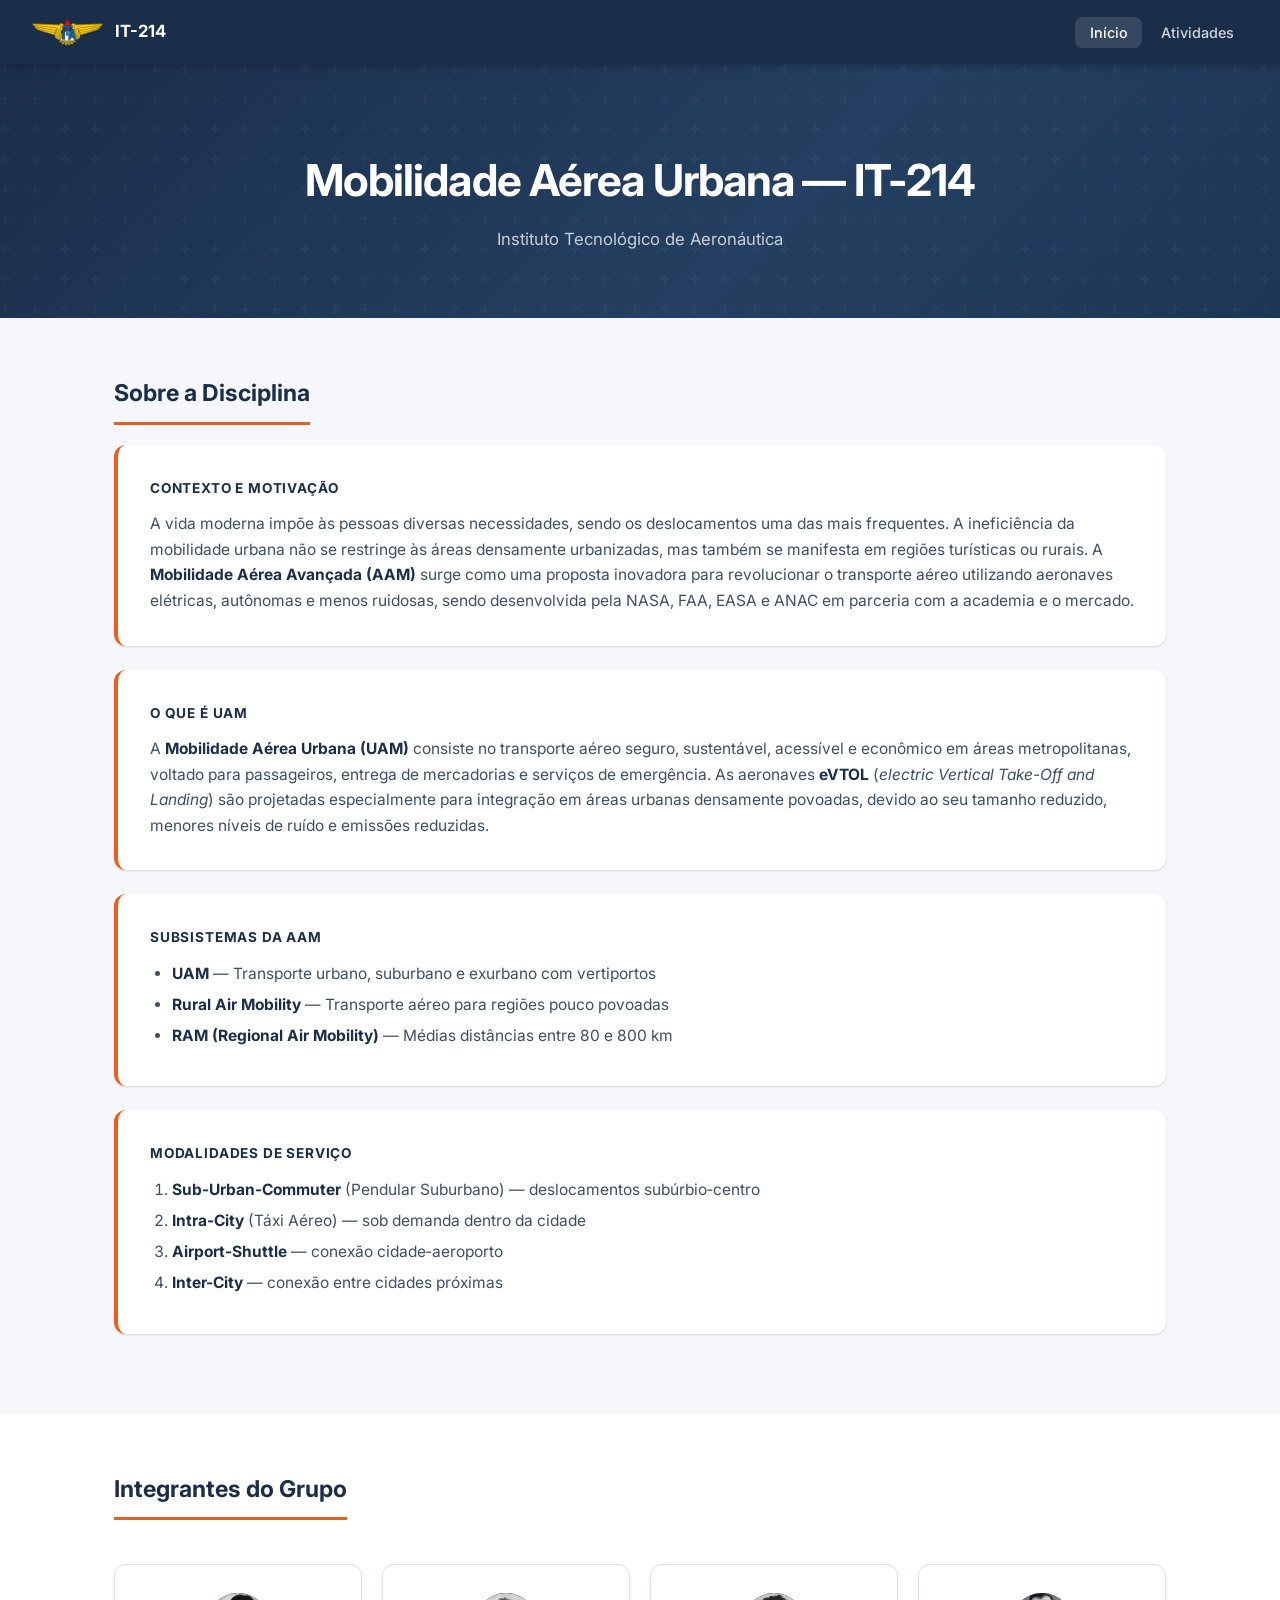
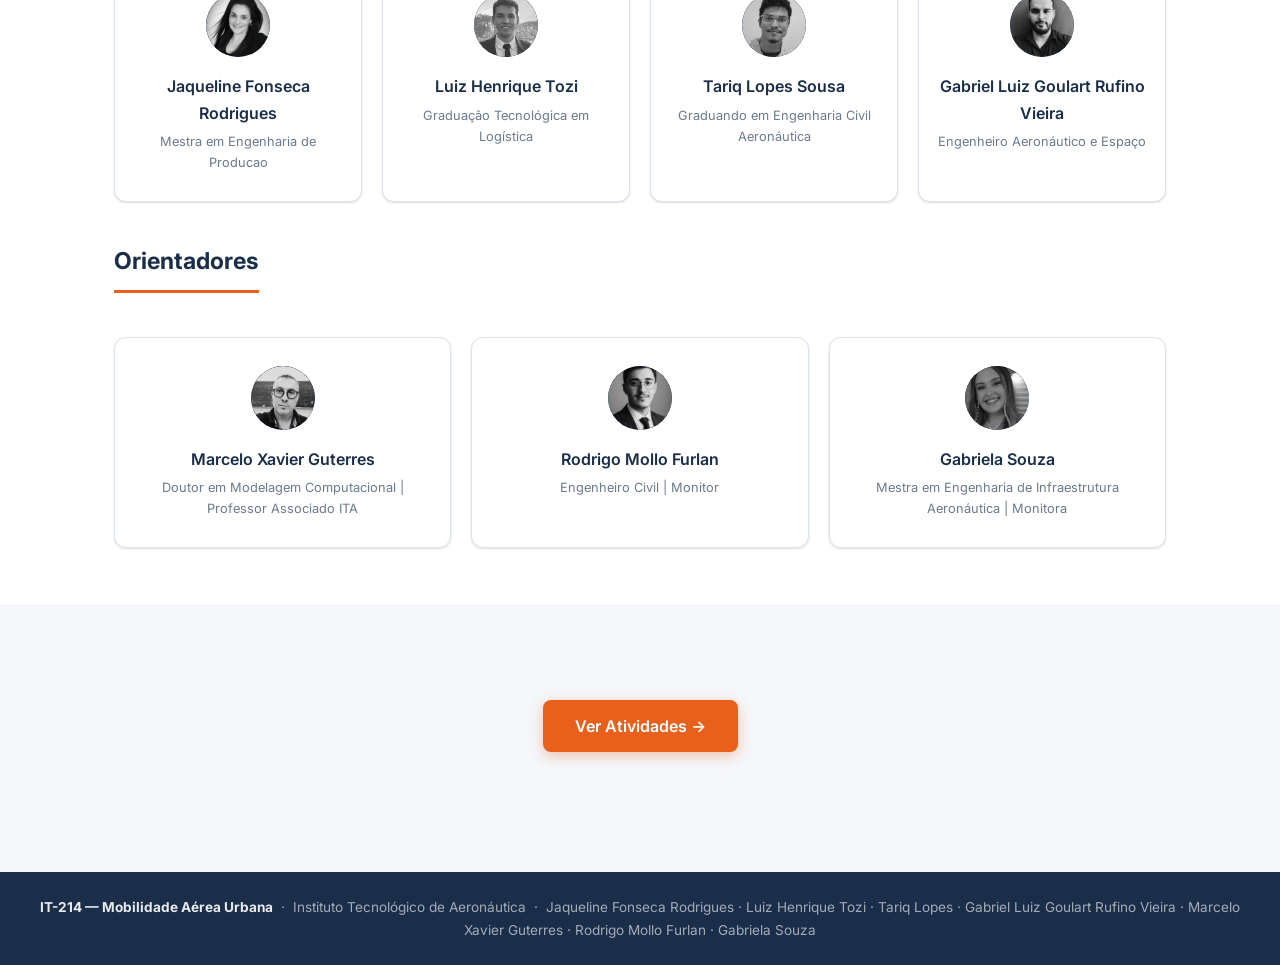
==== commit 67fbd3f8: "Adicionar foto e informações do Tariq Lopes Sousa na página inicial" ====
--- a/pages/index.html
+++ b/pages/index.html
@@ -101,14 +101,11 @@
           </div>
 
           <div class="team-card">
-            <div class="team-card__avatar" aria-hidden="true">
-              <svg width="32" height="32" viewBox="0 0 32 32" fill="none" xmlns="http://www.w3.org/2000/svg">
-                <circle cx="16" cy="11" r="6" fill="rgba(255,255,255,0.85)"/>
-                <path d="M4 28c0-6.627 5.373-12 12-12s12 5.373 12 12" stroke="rgba(255,255,255,0.85)" stroke-width="2" fill="none" stroke-linecap="round"/>
-              </svg>
+            <div class="team-card__avatar">
+              <img src="img/tariq.jpeg" alt="Tariq Lopes Sousa" class="team-card__avatar-img" />
             </div>
-            <div class="team-card__name">Tariq Lopes</div>
-            <div class="team-card__info">ITA — IT-214</div>
+            <a href="https://www.linkedin.com/in/tariq-lopes-sousa-avila-da-silva-cardoso-b2b436186/" target="_blank" class="team-card__name">Tariq Lopes Sousa</a>
+            <div class="team-card__info">Graduando em Engenharia Civil Aeronáutica</div>
           </div>
 
           <div class="team-card">
--- a/pages/css/style.css
+++ b/pages/css/style.css
@@ -481,14 +481,25 @@
 .markdown-body td {
   border: 1px solid var(--color-border);
   padding: .6rem .9rem;
-  text-align: left;
 }
 .markdown-body th {
   background: var(--color-primary);
   color: #fff;
   font-weight: 600;
+  text-align: center;
+}
+.markdown-body td {
+  text-align: left;
 }
 .markdown-body tr:nth-child(even) td { background: #f8fafc; }
+
+/* Alinhamento de colunas em tabelas */
+.markdown-body table tbody tr td:nth-child(2),
+.markdown-body table tbody tr td:nth-child(3),
+.markdown-body table tbody tr td:nth-child(4),
+.markdown-body table tbody tr td:nth-child(5) {
+  text-align: right;
+}
 
 .markdown-body ul,
 .markdown-body ol {
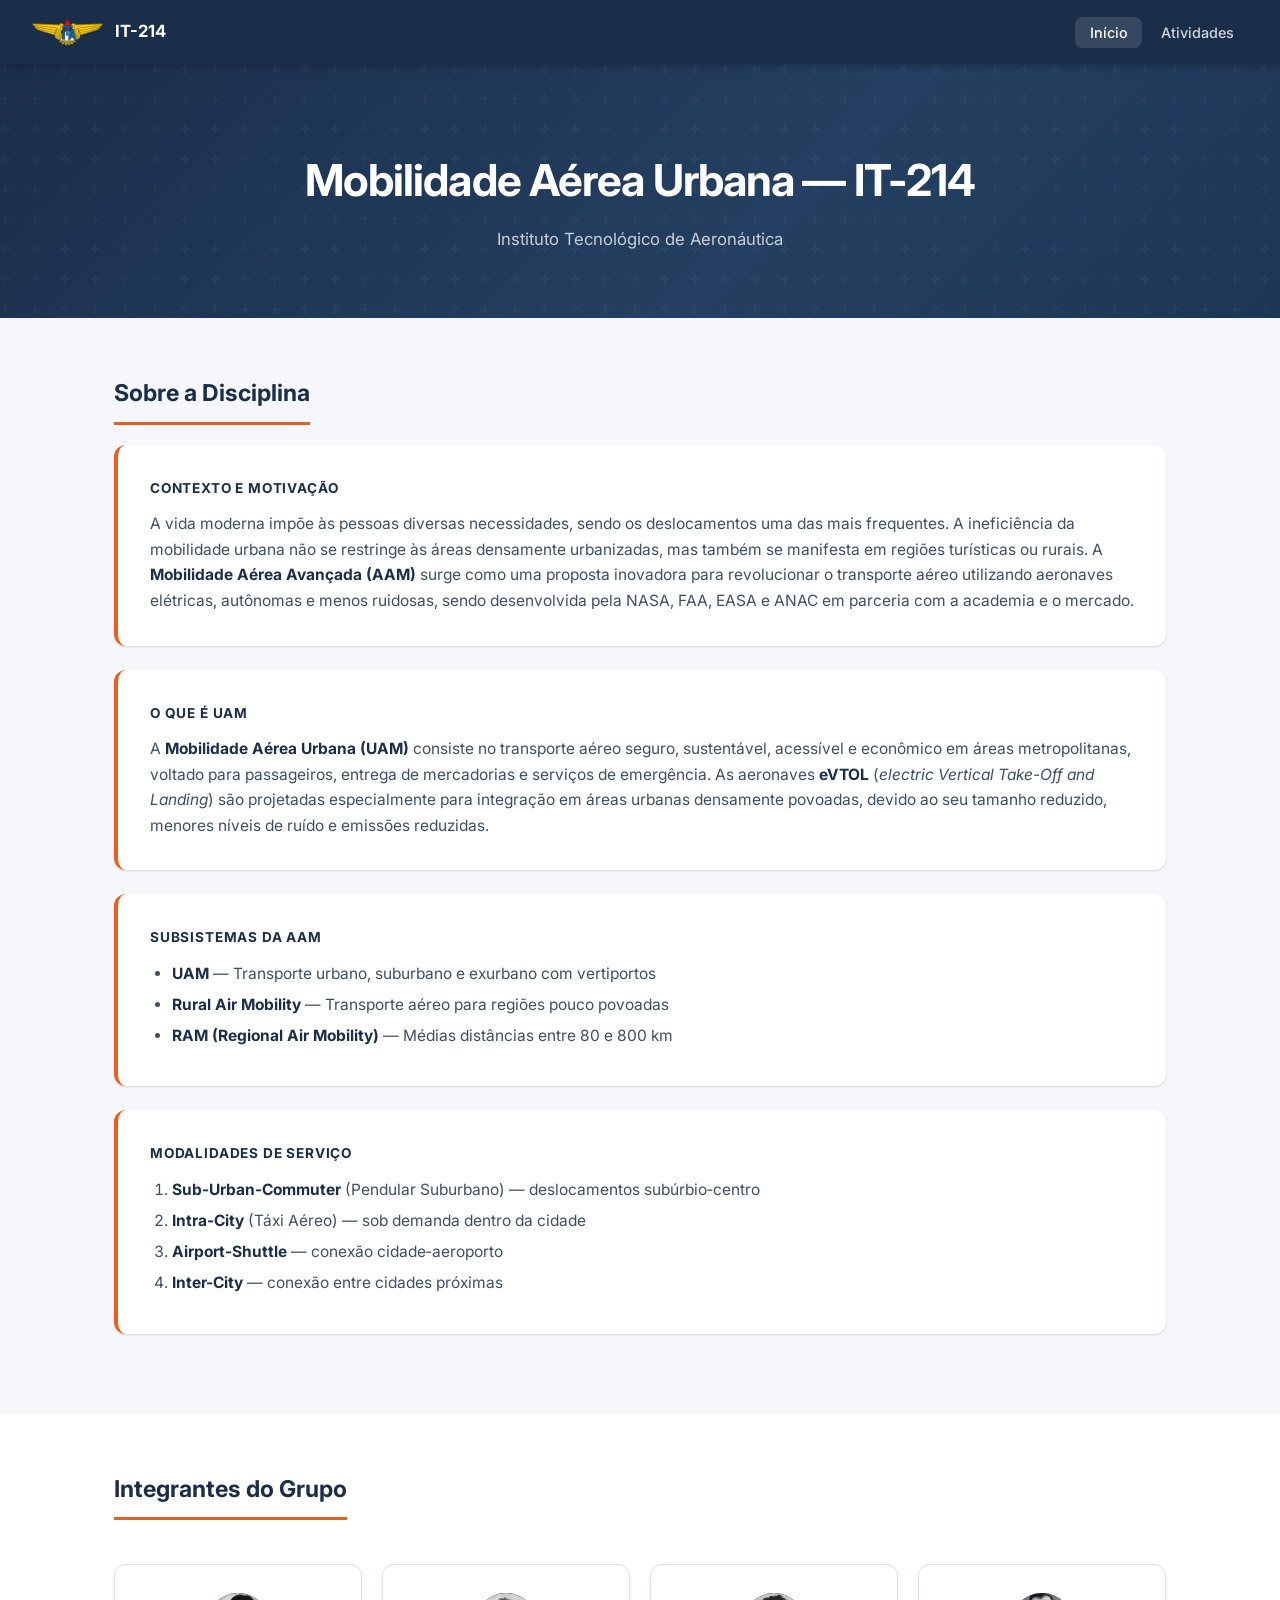
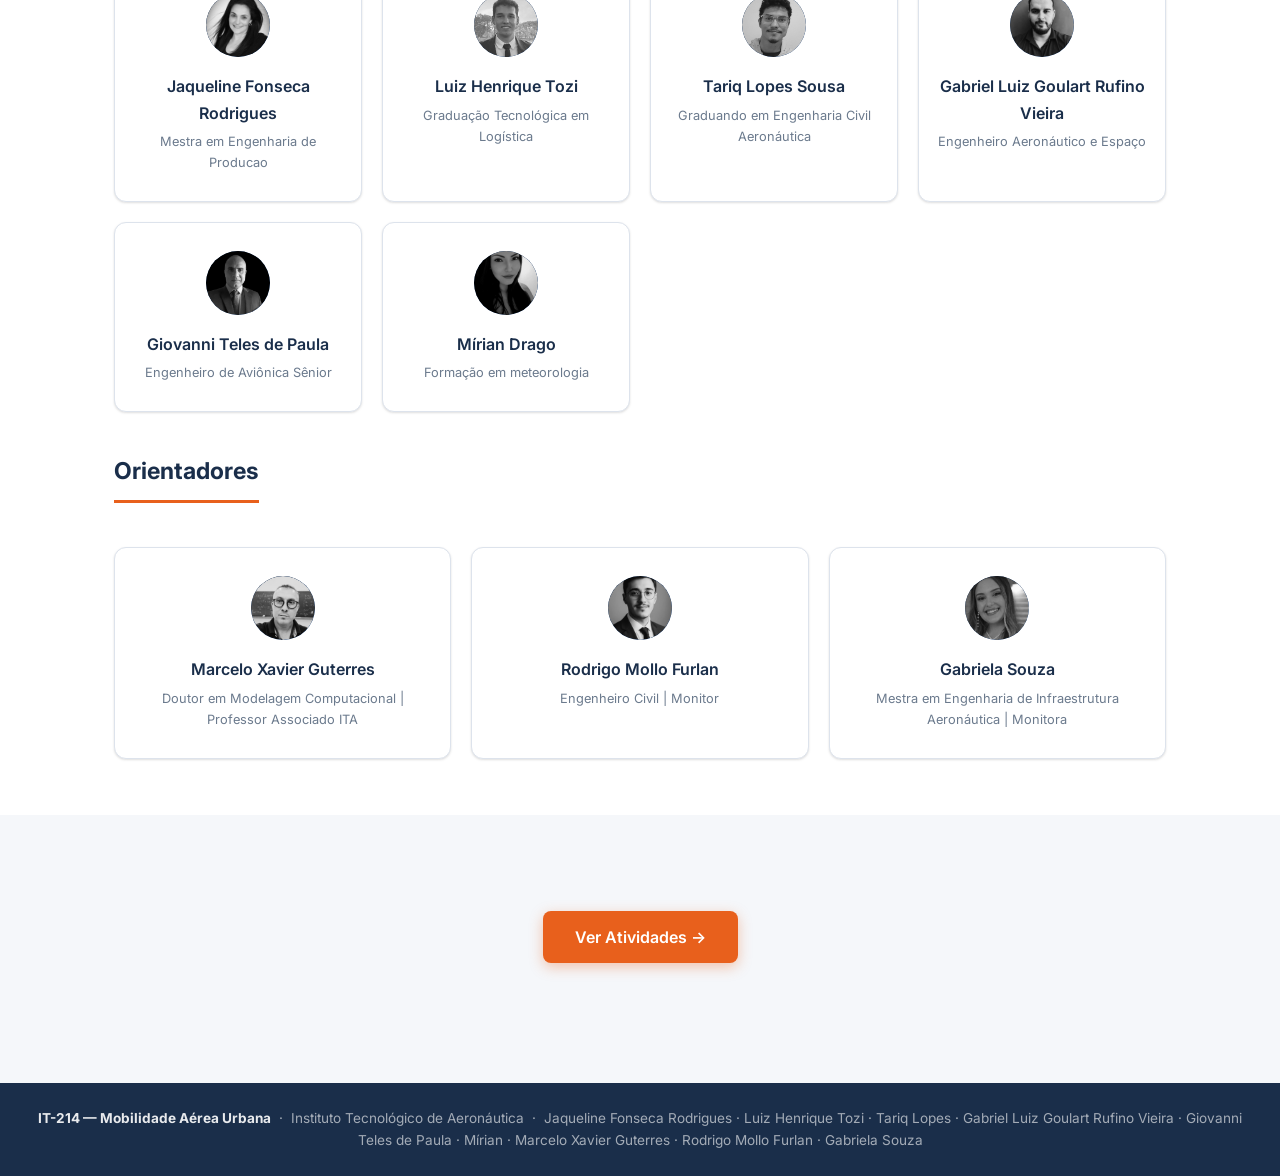
==== commit f6cb5573: "Atualiza Atividade02, index e imagens de rotas/integrantes" ====
--- a/pages/index.html
+++ b/pages/index.html
@@ -116,6 +116,22 @@
             <div class="team-card__info">Engenheiro Aeronáutico e Espaço</div>
           </div>
 
+          <div class="team-card">
+            <div class="team-card__avatar">
+              <img src="img/giovanni.jpeg" alt="Giovanni Teles de Paula" class="team-card__avatar-img" />
+            </div>
+            <a href="https://www.linkedin.com/in/giovannitelesdepaula/pt" target="_blank" class="team-card__name">Giovanni Teles de Paula</a>
+            <div class="team-card__info">Engenheiro de Aviônica Sênior</div>
+          </div>
+
+          <div class="team-card">
+            <div class="team-card__avatar">
+              <img src="img/mirian.jpg" alt="Mírian" class="team-card__avatar-img" />
+            </div>
+            <a href="https://www.linkedin.com/in/miriandrago" target="_blank" class="team-card__name">Mírian Drago</a>
+            <div class="team-card__info">Formação em meteorologia</div>
+          </div>
+
         </div>
 
         <h2 class="section__title section__title--spaced">Orientadores</h2>
@@ -161,7 +177,7 @@
     <footer>
       <strong>IT-214 — Mobilidade Aérea Urbana</strong> &nbsp;·&nbsp;
       Instituto Tecnológico de Aeronáutica &nbsp;·&nbsp;
-      Jaqueline Fonseca Rodrigues · Luiz Henrique Tozi · Tariq Lopes · Gabriel Luiz Goulart Rufino Vieira · Marcelo Xavier Guterres · Rodrigo Mollo Furlan · Gabriela Souza
+      Jaqueline Fonseca Rodrigues · Luiz Henrique Tozi · Tariq Lopes · Gabriel Luiz Goulart Rufino Vieira · Giovanni Teles de Paula · Mírian · Marcelo Xavier Guterres · Rodrigo Mollo Furlan · Gabriela Souza
     </footer>
 
   </div><!-- /.page-wrapper -->
--- a/pages/css/style.css
+++ b/pages/css/style.css
@@ -486,19 +486,27 @@
   background: var(--color-primary);
   color: #fff;
   font-weight: 600;
-  text-align: center;
+  text-align: left;
 }
 .markdown-body td {
   text-align: left;
 }
 .markdown-body tr:nth-child(even) td { background: #f8fafc; }
 
-/* Alinhamento de colunas em tabelas */
-.markdown-body table tbody tr td:nth-child(2),
-.markdown-body table tbody tr td:nth-child(3),
-.markdown-body table tbody tr td:nth-child(4),
-.markdown-body table tbody tr td:nth-child(5) {
+/* Alinha apenas colunas explicitamente marcadas como numéricas no Markdown */
+.markdown-body th[align="right"],
+.markdown-body td[align="right"] {
   text-align: right;
+}
+
+.markdown-body th[align="center"],
+.markdown-body td[align="center"] {
+  text-align: center;
+}
+
+.markdown-body th[align="left"],
+.markdown-body td[align="left"] {
+  text-align: left;
 }
 
 .markdown-body ul,
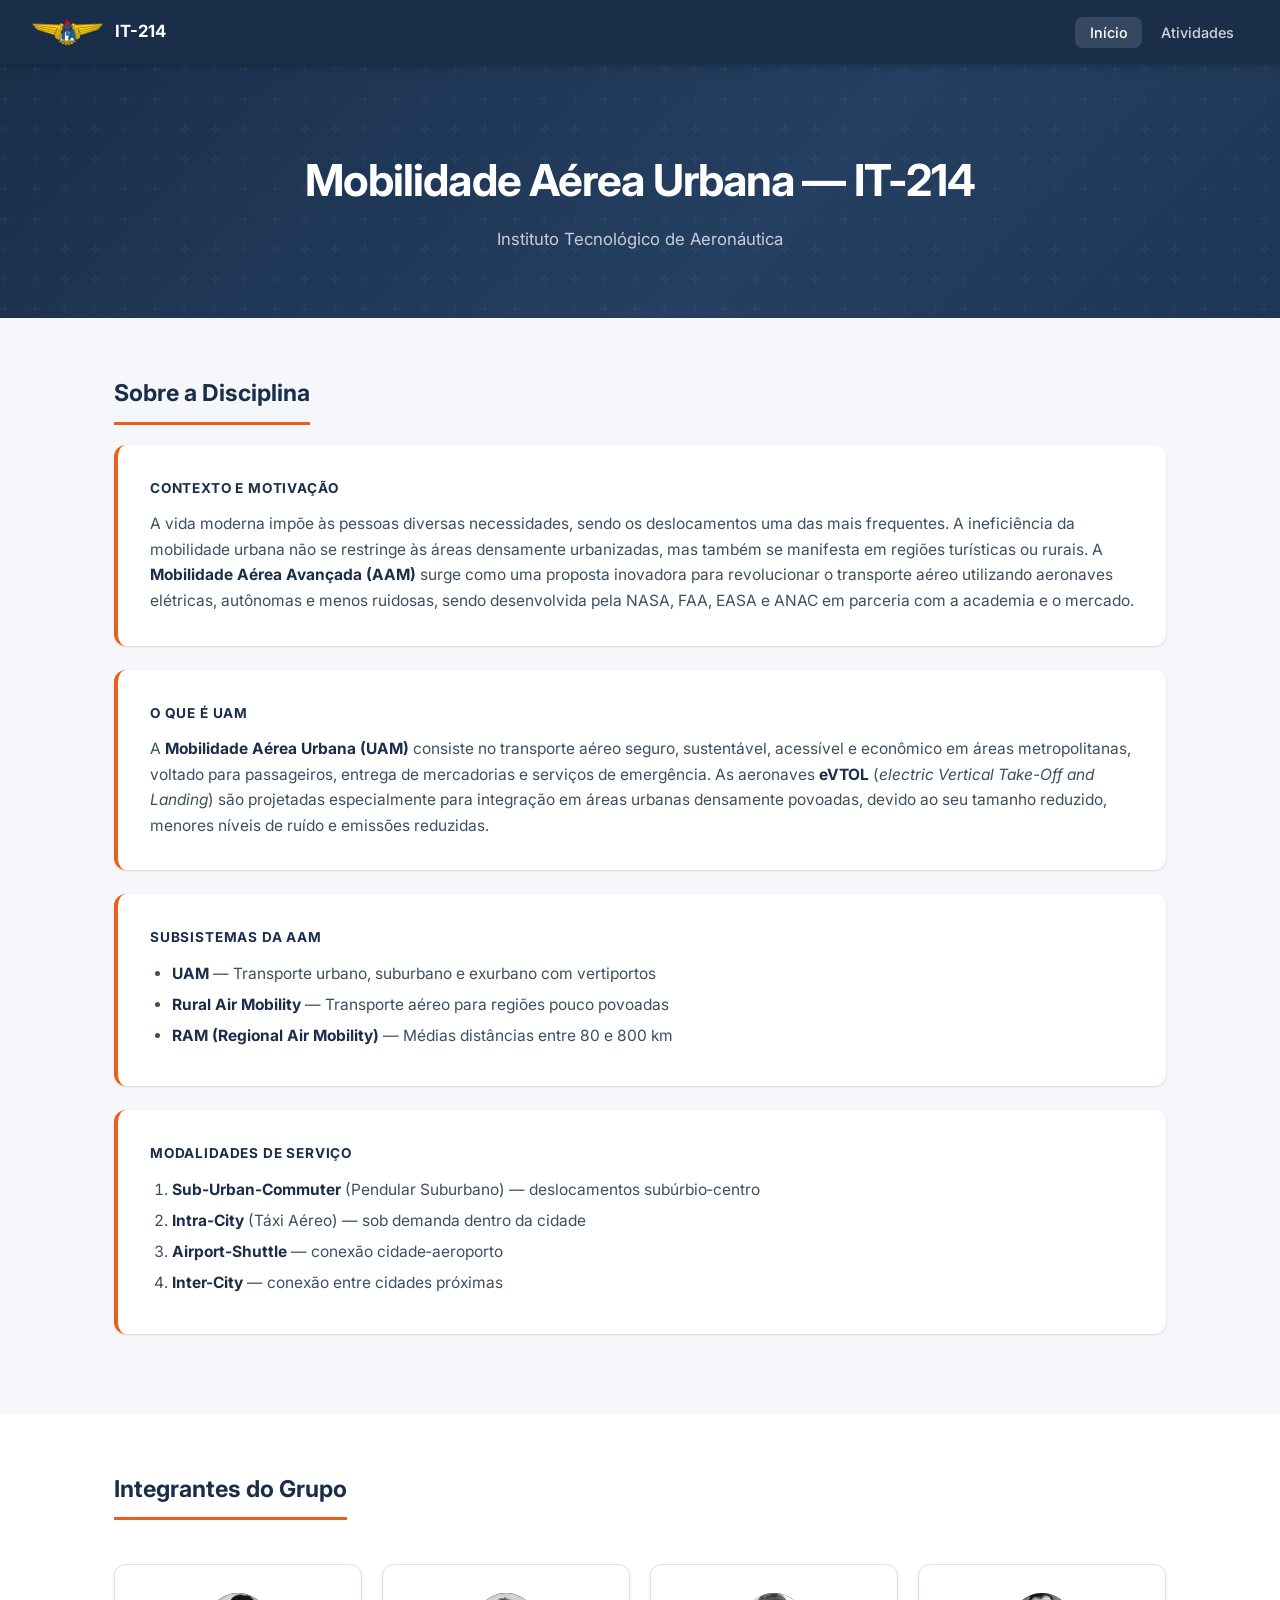
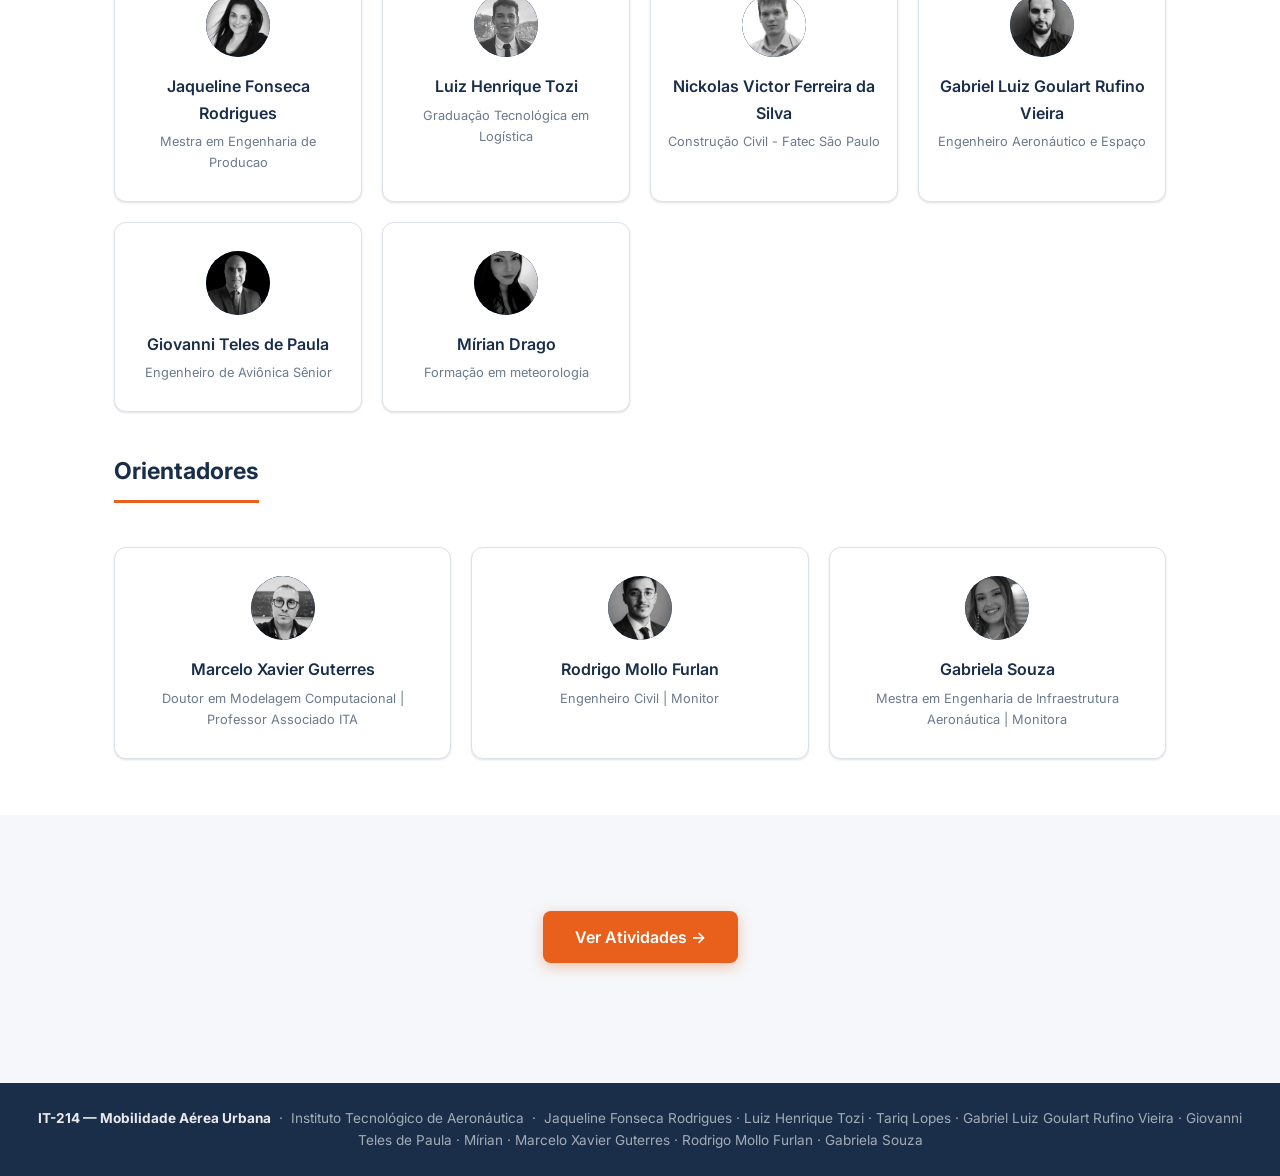
==== commit beb03f95: "Atualiza integrante Nickolas na página inicial" ====
--- a/pages/index.html
+++ b/pages/index.html
@@ -102,10 +102,10 @@
 
           <div class="team-card">
             <div class="team-card__avatar">
-              <img src="img/tariq.jpeg" alt="Tariq Lopes Sousa" class="team-card__avatar-img" />
+              <img src="img/Nikolas.jpeg" alt="Nickolas Victor Ferreira da Silva" class="team-card__avatar-img" />
             </div>
-            <a href="https://www.linkedin.com/in/tariq-lopes-sousa-avila-da-silva-cardoso-b2b436186/" target="_blank" class="team-card__name">Tariq Lopes Sousa</a>
-            <div class="team-card__info">Graduando em Engenharia Civil Aeronáutica</div>
+            <a href="https://www.linkedin.com/in/victornickolas" target="_blank" class="team-card__name">Nickolas Victor Ferreira da Silva</a>
+            <div class="team-card__info">Construção Civil - Fatec São Paulo</div>
           </div>
 
           <div class="team-card">
